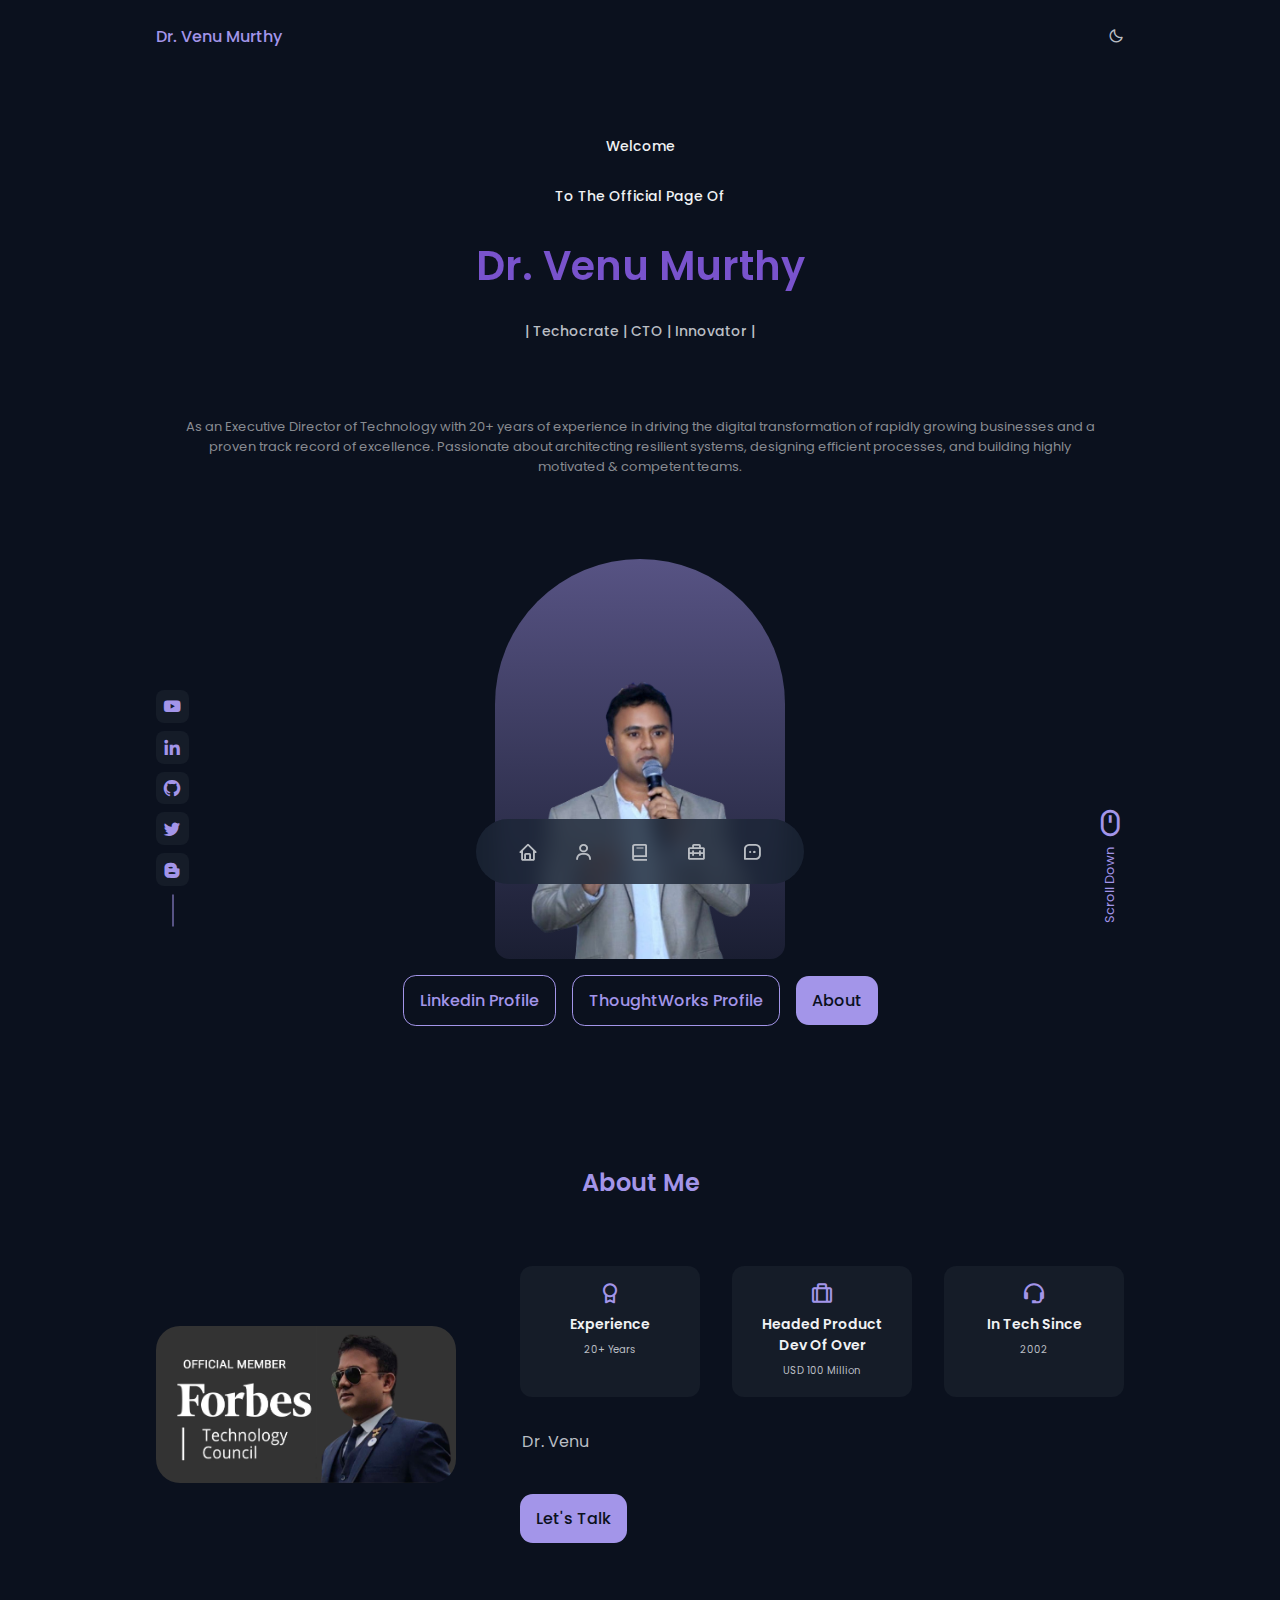
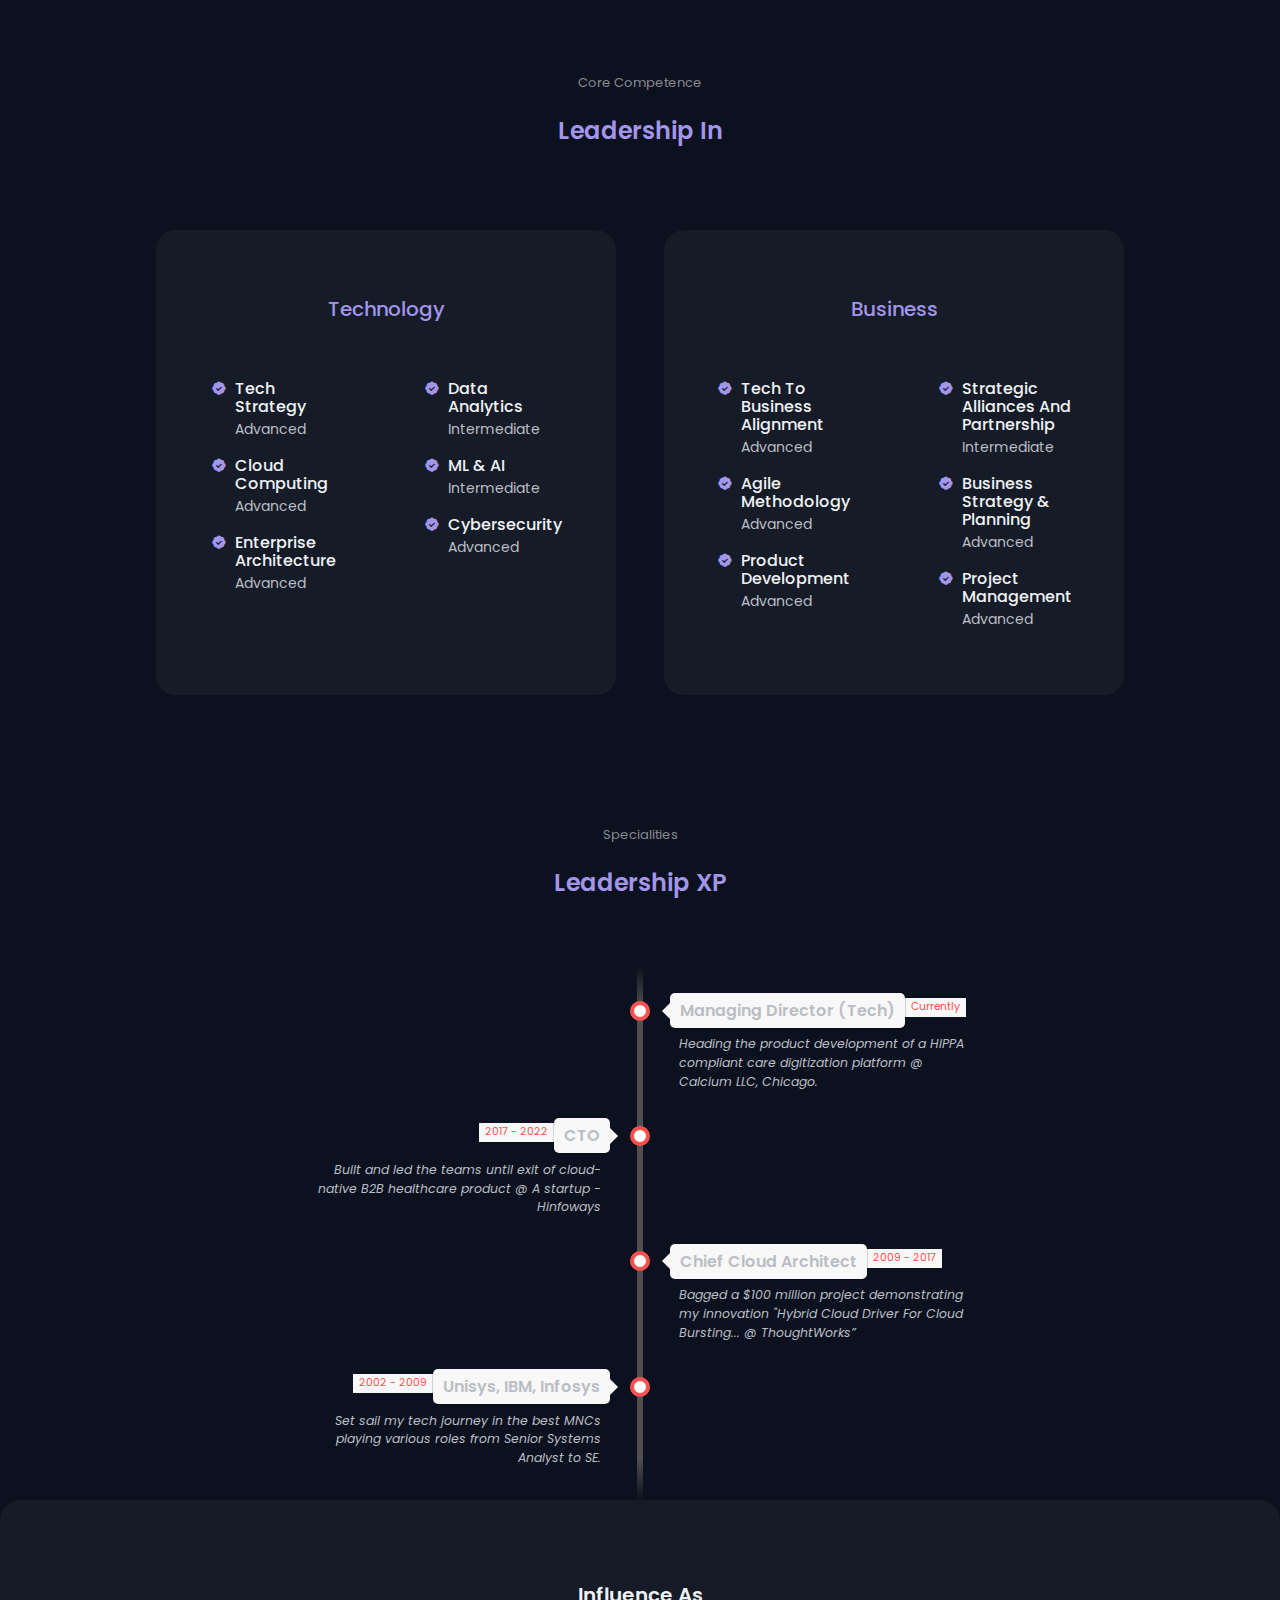
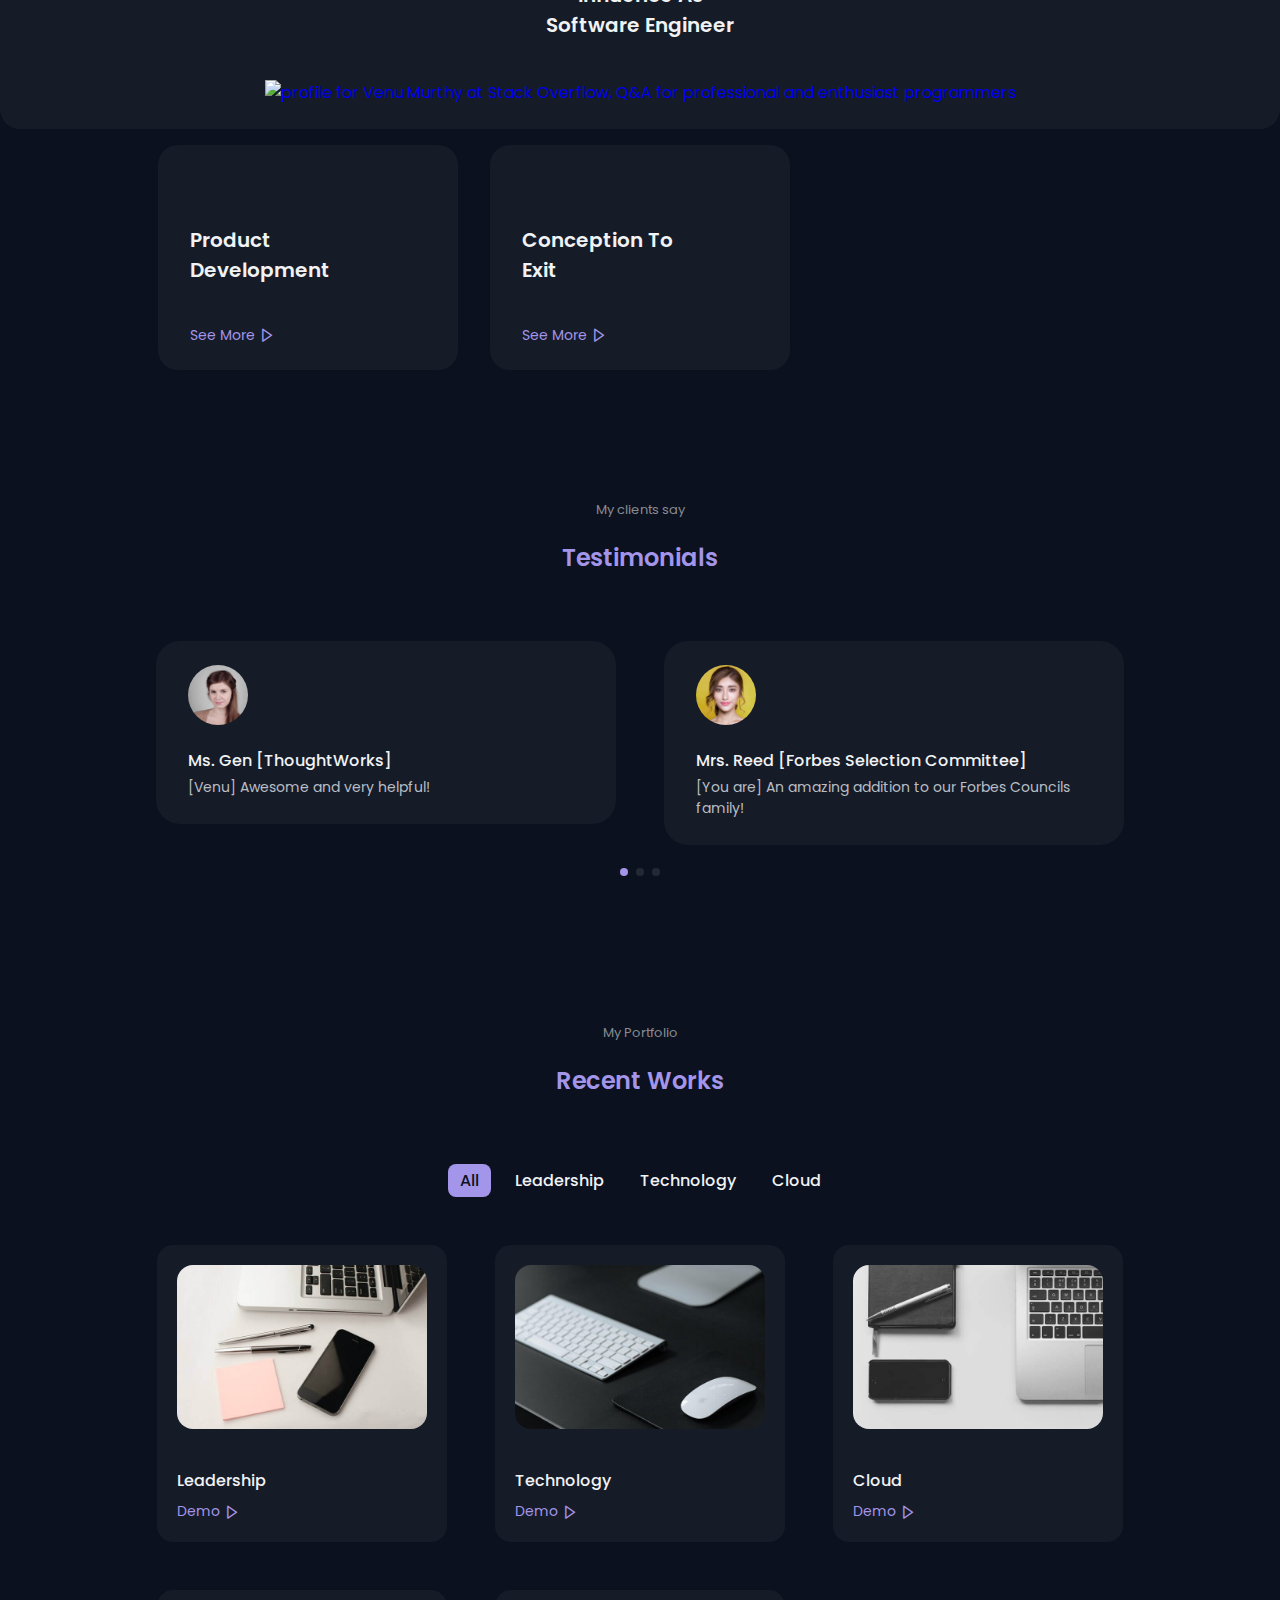
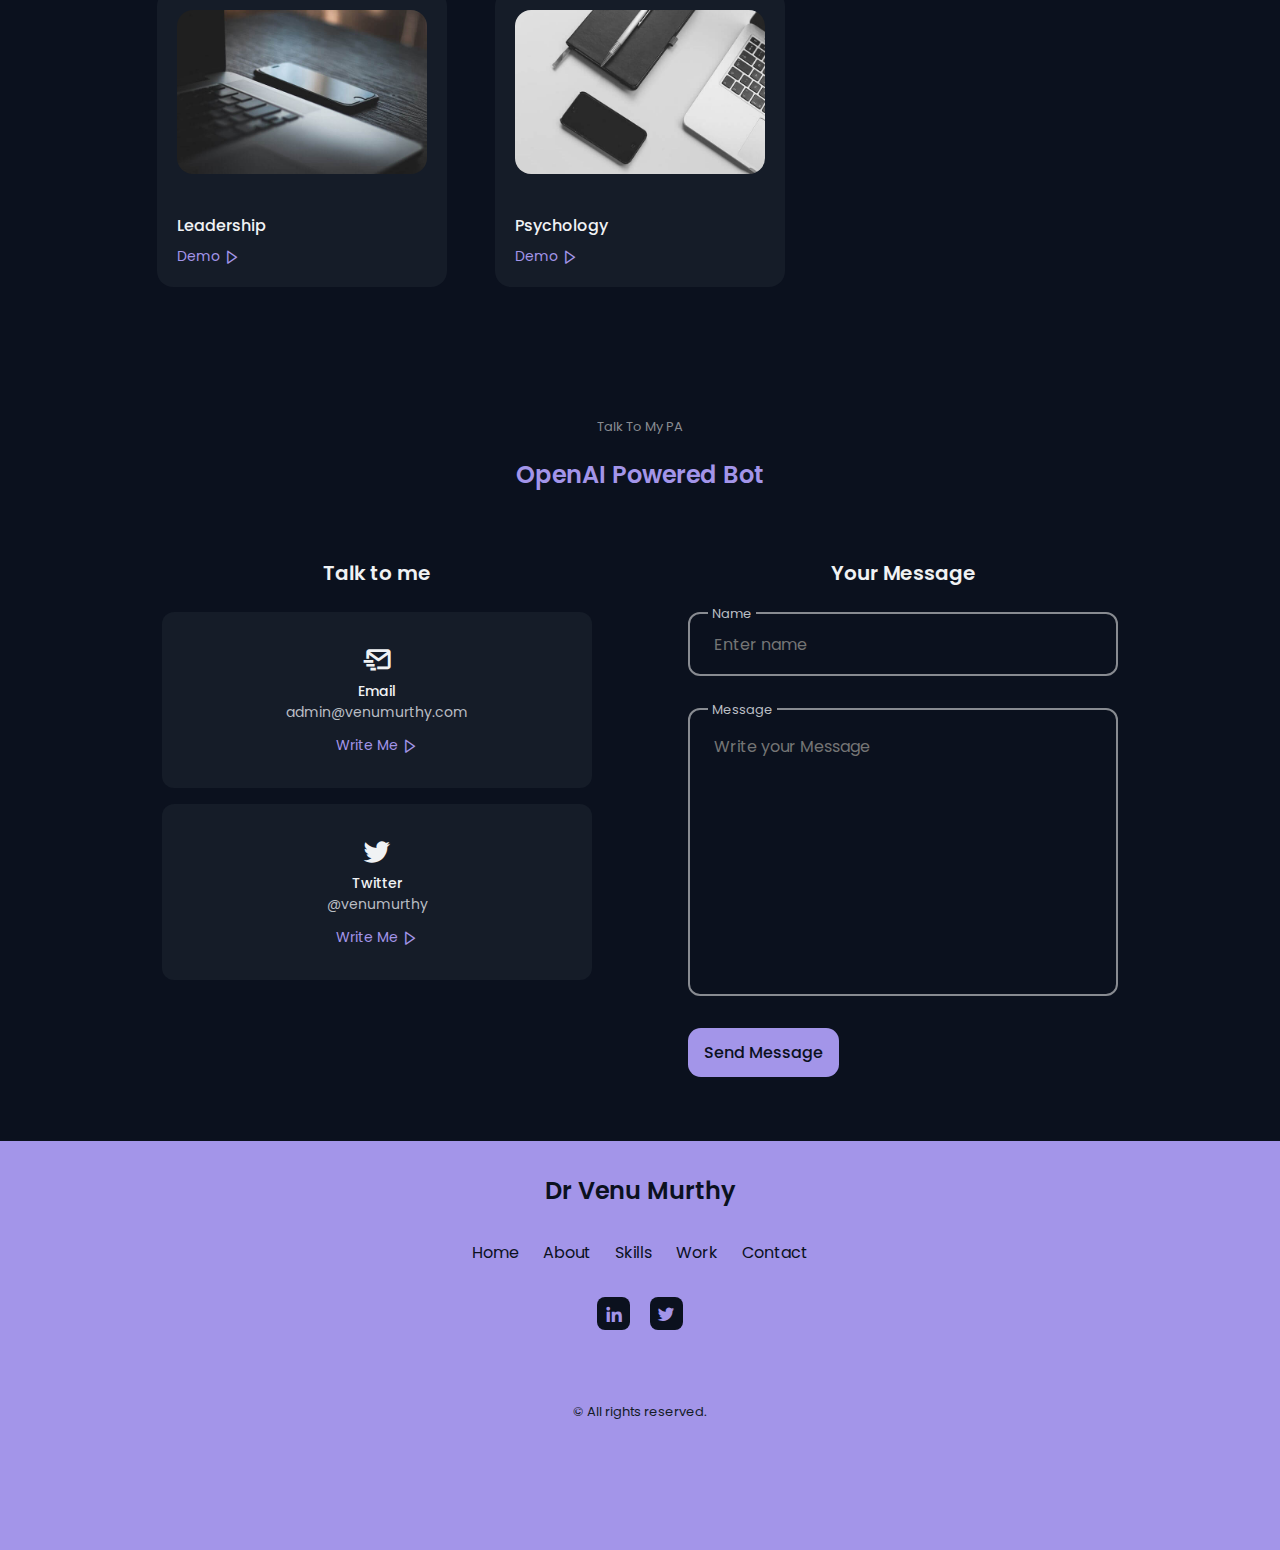
==== index.html @ dc5cad71 "link for blogger" ====
<!DOCTYPE html>
<html lang="en">

<head>
    <meta charset="UTF-8">
    <meta name="viewport" content="width=device-width, initial-scale=1.0">

    <!--=============== FAVICON ===============-->
    <link rel="apple-touch-icon" sizes="180x180" href="assets/favicons/apple-touch-icon.png">
    <link rel="icon" type="image/png" sizes="32x32" href="assets/favicons/favicon-32x32.png">
    <link rel="icon" type="image/png" sizes="16x16" href="assets/favicons/favicon-16x16.png">
    <link rel="manifest" href="assets/favicons/site.webmanifest">
    <link rel="mask-icon" href="assets/favicons/safari-pinned-tab.svg" color="#5bbad5">
    <link rel="shortcut icon" href="assets/favicons/favicon.ico">
    <meta name="msapplication-TileColor" content="#da532c">
    <meta name="msapplication-config" content="assets/favicons/browserconfig.xml">
    <meta name="theme-color" content="#a789d4">

    <!--=============== BOXICONS ===============-->
    <link href='https://unpkg.com/boxicons@2.1.2/css/boxicons.min.css' rel='stylesheet'>

    <!--=============== SWIPER CSS ===============-->
    <link rel="stylesheet" href="assets/css/swiper-bundle.min.css">

    <!--=============== CSS ===============-->
    <link rel="stylesheet" href="assets/css/styles.css">

        <!--=============== CSS For timeline ===============-->
        <link rel="stylesheet" href="assets/css/timeline.css">

    <title> Dr. Venu Murthy </title>
</head>

<body>
    <!--=============== HEADER ===============-->
    <header class="header" id="header">
        <nav class="nav container">
            <a href="#" class="nav__logo">Dr. Venu Murthy</a>

            <div class="nav__menu">
                <ul class="nav__list">
                    <li class="nav__item ">
                        <a href="#home" class="nav__link">
                            <i class='bx bx-home'></i>
                        </a>
                    </li>

                    <li class="nav__item ">
                        <a href="#about" class="nav__link">
                            <i class='bx bx-user'></i>
                        </a>
                    </li>

                    <li class="nav__item">
                        <a href="#skills" class="nav__link">
                            <i class='bx bx-book'></i>
                        </a>
                    </li>

                    <li class="nav__item">
                        <a href="#work" class="nav__link">
                            <i class='bx bx-briefcase-alt-2'></i>
                        </a>
                    </li>

                    <li class="nav__item">
                        <a href="#contact" class="nav__link">
                            <i class='bx bx-message-square-dots'></i>
                        </a>
                    </li>
                </ul>
            </div>

            <!--=============== theme change button ===============-->
            <i class='bx bx-moon change-theme change-theme-button' id="theme-button"></i>

        </nav>
    </header>

    <!--=============== MAIN ===============-->
    <main class="main">
        <!--=============== HOME ===============-->
        <section class="home section" id="home">
            <div class="home__container container grid">
                <div class="home__data">
                    <span class="home__greeting">Welcome </span>
                    <br>
                    <span class="home__greeting">To The Official Page Of</span>
                    <br>
                    <h1 class="home__name"> Dr. Venu Murthy</h1>
                    <br>
                    <h3 class="home__education">| Techocrate | CTO | Innovator | </h3>
                    <br>
                    <span class="section__subtitle">As an Executive Director of Technology with 20+ years of experience in driving the digital transformation of rapidly growing businesses and a proven track record of excellence. Passionate about architecting resilient systems, designing efficient processes, and building highly motivated & competent teams.
                    </span>
                </div>

                <div class="home__handle">
                    <img src="assets/img/Dr_Venu.png" alt="" class="home__img">
                </div>

             
                 <!-- ==================== Social Bar ==================-->


                <div class="home__social">
                    <a href="https://www.youtube.com/watch?v=RSC0OYrJey8" target="_blank" class="home__social-link">
                        <i class='bx bxl-youtube'></i>
                    </a>
                    <a href="https://www.linkedin.com/in/venumurthy/" target="_blank" class="home__social-link">
                        <i class='bx bxl-linkedin'></i>
                    </a>
                    <a href="https://github.com/venumurthy" target="_blank" class="home__social-link">
                        <i class='bx bxl-github'></i>
                    </a>
                    <a href="https://twitter.com/venumurthy" target="_blank" class="home__social-link">
                        <i class='bx bxl-twitter'></i>
                    </a>
                    
                   <a href="https://venumurthysblog.blogspot.com/" target="_blank" class="home__social-link">
                        <i class='bx bxl-blogger'></i>
                    </a>
                </div>

                <a href="#about" class="home__scroll">
                    <i class='bx bx-mouse home__scroll-icon'></i>
                    <span class="home__scroll-name">Scroll Down</span>
                </a>
            </div>
        </section>

            <!-- ====================Buttons ==================-->

            <div class="home__button">
                <!-- <a download="" href="assets/pdf/CV_Dr_Venu_CTO_20Yrs.pdf" class="button button--ghost"> -->
                <a href="https://www.linkedin.com/in/venumurthy/" class="button button--ghost" target="_blank">
                    Linkedin Profile
                </a>

                <a href="https://www.thoughtworks.com/en-in/profiles/v/venu-murthy" class="button button--ghost" target="_blank">ThoughtWorks Profile</a>
                <a href="#about" class="button">About</a>
            </div>

        <!--=============== ABOUT ===============-->
        <section class="about section" id="about">
            <!-- <span class="section__subtitle">As an executive director and technology leader with 20 years of experience in driving digital transformation for rapidly growing businesses, I have a proven track record of excellence. I am highly skilled in leveraging cutting-edge technologies, designing efficient processes, and building high-performing teams. Throughout my career, I have consistently delivered exceptional results.
                </span> -->
                <br>
            <h2 class="section__title">About Me</h2>

            <div class="about__container container grid">

                
                <img src="assets/img/venu_forbes.png" alt="" class="about__img">

                <div class="about__data">
                    <div class="about__info">
                        <div class="about__box">
                            <i class='bx bx-award about__icon'></i>
                            <h3 class="about__title">Experience</h3>
                            <span class="about__subtitle">20+ Years</span>
                        </div>
                        <div class="about__box">
                            <i class='bx bx-briefcase-alt about__icon'></i>
                            <h3 class="about__title">Headed Product Dev Of Over</h3>
                            <span class="about__subtitle">USD 100 Million</span>
                        </div>
                        <div class="about__box">
                            <i class='bx bx-support about__icon'></i>
                            <h3 class="about__title">In Tech Since</h3>
                            <span class="about__subtitle">2002</span>
                        </div>
                    </div>

        <!--=============== For Animated typing of the About Me ===============-->
                    <p class="about__description">
                        <span id="typing-text"></span>
                    </p>


                    <a href="#contact" class="button about__button-contact">Let's Talk</a>
                </div>
            </div>
        </section>

        <!--=============== SKILLS ===============-->
        <section class="skills section" id="skills">
            <span class="section__subtitle">Core Competence</span>
            <h2 class="section__title">Leadership In</h2>

            <div class="skills__container container grid">
                <div class="skills__content">
                    <h3 class="skills__title">Technology</h3>

                    <div class="skills__box">
                        <div class="skills__group">
                            <div class="skills__data">
                                <i class='bx bxs-badge-check'></i>

                                <div>
                                    <h3 class="skills__name">Tech Strategy</h3>
                                    <span class="skills__level">Advanced</span>
                                </div>
                            </div>

                            <div class="skills__data">
                                <i class='bx bxs-badge-check'></i>

                                <div>
                                    <h3 class="skills__name">Cloud Computing</h3>
                                    <span class="skills__level">Advanced</span>
                                </div>
                            </div>

                            <div class="skills__data">
                                <i class='bx bxs-badge-check'></i>

                                <div>
                                    <h3 class="skills__name">Enterprise Architecture</h3>
                                    <span class="skills__level">Advanced</span>
                                </div>
                            </div>

                        </div>
                        <div class="skills__group">
                            <div class="skills__data">
                                <i class='bx bxs-badge-check'></i>

                                <div>
                                    <h3 class="skills__name">Data Analytics</h3>
                                    <span class="skills__level">Intermediate</span>
                                </div>
                            </div>

                            <div class="skills__data">
                                <i class='bx bxs-badge-check'></i>

                                <div>
                                    <h3 class="skills__name">ML & AI</h3>
                                    <span class="skills__level">Intermediate</span>
                                </div>
                            </div>

                            <div class="skills__data">
                                <i class='bx bxs-badge-check'></i>

                                <div>
                                    <h3 class="skills__name">Cybersecurity</h3>
                                    <span class="skills__level">Advanced</span>
                                </div>
                            </div>

                        </div>
                    </div>
                </div>

                <div class="skills__content">
                    <h3 class="skills__title">Business</h3>

                    <div class="skills__box">
                        <div class="skills__group">

                            <div class="skills__data">
                                <i class='bx bxs-badge-check'></i>

                                <div>
                                    <h3 class="skills__name">Tech To Business Alignment</h3>
                                    <span class="skills__level">Advanced</span>
                                </div>
                            </div>

                            <div class="skills__data">
                                <i class='bx bxs-badge-check'></i>

                                <div>
                                    <h3 class="skills__name">Agile Methodology</h3>
                                    <span class="skills__level">Advanced</span>
                                </div>
                            </div>

                            <div class="skills__data">
                                <i class='bx bxs-badge-check'></i>

                                <div>
                                    <h3 class="skills__name">Product Development</h3>
                                    <span class="skills__level">Advanced</span>
                                </div>
                            </div>

                        </div>
                        <div class="skills__group">
                            <div class="skills__data">
                                <i class='bx bxs-badge-check'></i>

                                <div>
                                    <h3 class="skills__name">Strategic Alliances And Partnership</h3>
                                    <span class="skills__level">Intermediate</span>
                                </div>
                            </div>

                            <div class="skills__data">
                                <i class='bx bxs-badge-check'></i>

                                <div>
                                    <h3 class="skills__name">Business Strategy & Planning</h3>
                                    <span class="skills__level">Advanced</span>
                                </div>
                            </div>

                            <div class="skills__data">
                                <i class='bx bxs-badge-check'></i>

                                <div>
                                    <h3 class="skills__name">Project Management</h3>
                                    <span class="skills__level">Advanced</span>
                                </div>
                            </div>

                        </div>
                    </div>
                </div>
        </section>

    

        <!--=============== Experience ===============-->
        <section class="services section">
            <span class="section__subtitle">Specialities</span>
            <h2 class="section__title">Leadership XP</h2>


            <!--=============== Timeline ===============-->

            <ul class="timeline">

                <!-- Item 1 -->
                <li>
                    <div class="direction-r">
                        <div class="flag-wrapper">
                            <span class="flag">Managing Director (Tech) </span>
                            <span class="time-wrapper"><span class="time">Currently</span></span>
                        </div>
                        <div class="desc"> Heading the product development of a HIPPA compliant care digitization platform @ Calcium LLC, Chicago.</div>
                    </div>
                </li>
            
                <!-- Item 2 -->
                <li>
                    <div class="direction-l">
                        <div class="flag-wrapper">
                            <span class="flag">CTO</span>
                            <span class="time-wrapper"><span class="time">2017 - 2022</span></span>
                        </div>
                        <div class="desc">Built and led the teams until exit of cloud-native B2B healthcare product @ A startup  - Hinfoways</div>
                    </div>
                </li>

                <!-- Item 3 -->
                <li>
                    <div class="direction-r">
                        <div class="flag-wrapper">
                            <span class="flag">Chief Cloud Architect</span>
                            <span class="time-wrapper"><span class="time">2009 - 2017</span></span>
                        </div>
                        <div class="desc">Bagged a $100 million project demonstrating my innovation "Hybrid Cloud Driver For Cloud Bursting... @ ThoughtWorks”</div>
                    </div>
                </li>

                    <!-- Item 4 -->
                <li>
                    <div class="direction-l">
                        <div class="flag-wrapper">
                            <span class="flag">Unisys, IBM, Infosys </span>
                            <span class="time-wrapper"><span class="time">2002 - 2009</span></span>
                        </div>
                        <div class="desc">Set sail my tech journey in the best MNCs playing various roles from Senior Systems Analyst to SE.</div>
                    </div>
                </li>
            
            </ul>
            
                    <!-- -=====================Stackoverflow===================- -->

                    <div class="services__card" style="text-align: center">
                        <div class="serv">
                            <h3 class="services__title">Influence As <br> Software Engineer</h3>
                            <a href="https://stackoverflow.com/users/1695014/venu-murthy"><img src="https://stackoverflow.com/users/flair/1695014.png" width="208" height="58" alt="profile for Venu Murthy at Stack Overflow, Q&amp;A for professional and enthusiast programmers" title="profile for Venu Murthy at Stack Overflow, Q&amp;A for professional and enthusiast programmers"></a>
                        </div>
                        </div>

                    
            <div class="services__container container grid">
                <div class="services__card">
                    <div class="serv">
                        <h3 class="services__title">Product <br> Development</h3>

                        <span class="services__button">
                            See More <i class='bx bx-right-arrow services__icon'></i>
                        </span>
                    </div>



                    <div class="services__modal">
                        <div class="services__modal-content">
                            <i class='bx bx-x services__modal-close'></i>

                            <h3 class="services__modal-title">Product Development</h3>

                            <p class="services__modal-description">
                                I design and develop the consumer products with creative ability and
                                hands-on approach which stisfies the customers' and markets' needs and trends.
                            </p>

                            <ul class="services__modal-list">
                                <li class="services__modal-item">
                                    <i class='bx bx-check-circle'></i>
                                    <p class="services__modal-info">
                                        I develop the user interfaces.
                                    </p>
                                </li>

                                <li class="services__modal-item">
                                    <i class='bx bx-check-circle'></i>
                                    <p class="services__modal-info">
                                        Web Page design and development.
                                    </p>
                                </li>

                                <li class="services__modal-item">
                                    <i class='bx bx-check-circle'></i>
                                    <p class="services__modal-info">
                                        I create the UX element interactions.
                                    </p>
                                </li>

                                <li class="services__modal-item">
                                    <i class='bx bx-check-circle'></i>
                                    <p class="services__modal-info">
                                        I position your company brand.
                                    </p>
                                </li>

                                <li class="services__modal-item">
                                    <i class='bx bx-check-circle'></i>
                                    <p class="services__modal-info">
                                        Create modern 3-D experiences.
                                    </p>
                                </li>
                            </ul>
                        </div>
                    </div>
                </div>

                <div class="services__card">
                    <h3 class="services__title">Conception To <br> Exit</h3>

                    <span class="services__button">
                        See More <i class='bx bx-right-arrow services__icon'></i>
                    </span>

                    <div class="services__modal">
                        <div class="services__modal-content">
                            <i class='bx bx-x services__modal-close'></i>

                            <h3 class="services__modal-title">UI/UX Designing</h3>

                            <p class="services__modal-description">
                                I design and develop the consumer products with creative ability and
                                hands-on approach which stisfies the customers' and markets' needs and trends.
                            </p>

                            <ul class="services__modal-list">
                                <li class="services__modal-item">
                                    <i class='bx bx-check-circle'></i>
                                    <p class="services__modal-info">
                                        I develop the user interfaces.
                                    </p>
                                </li>

                                <li class="services__modal-item">
                                    <i class='bx bx-check-circle'></i>
                                    <p class="services__modal-info">
                                        Web Page design and development.
                                    </p>
                                </li>

                                <li class="services__modal-item">
                                    <i class='bx bx-check-circle'></i>
                                    <p class="services__modal-info">
                                        I create the UX element interactions.
                                    </p>
                                </li>

                                <li class="services__modal-item">
                                    <i class='bx bx-check-circle'></i>
                                    <p class="services__modal-info">
                                        I position your company brand.
                                    </p>
                                </li>

                                <li class="services__modal-item">
                                    <i class='bx bx-check-circle'></i>
                                    <p class="services__modal-info">
                                        Create modern 3-D experiences.
                                    </p>
                                </li>
                            </ul>
                        </div>
                    </div>
                </div>
            </div>
        </section>

        
        <!--=============== TESTIMONIALS ===============-->
        <section class="testimonial section">
            <span class="section__subtitle">My clients say</span>
            <h2 class="section__title">Testimonials</h2>

            <div class="testimonial__container container swiper">
                <div class="swiper-wrapper">

                    <div class="testimonial__card swiper-slide">
                        <img src="assets/img/testimonial2.png" alt="" class="testimonial__img">

                        <h3 class="testimonial__name">Ms. Gen [ThoughtWorks]</h3>
                        <p class="testimonial__description">
                            [Venu] Awesome and very helpful!
                        </p>
                    </div>

                    <div class="testimonial__card swiper-slide">
                        <img src="assets/img/testimonial3.png" alt="" class="testimonial__img">

                        <h3 class="testimonial__name">Mrs. Reed [Forbes Selection Committee]</h3>
                        <p class="testimonial__description">
                            [You are] An amazing addition to our Forbes Councils family!
                        </p>
                    </div>

                    <div class="testimonial__card swiper-slide">
                        <img src="assets/img/testimonial1.png" alt="" class="testimonial__img">

                        <h3 class="testimonial__name">UBM CloudConnect</h3>
                        <p class="testimonial__description">
                            Venu is the perfect balance of technology and business acumen!
                        </p>
                    </div>
                </div>
                <div class="swiper-pagination"></div>
            </div>

        </section>

        <!--=============== WORK ===============-->
        <section class="work section" id="work">
            <span class="section__subtitle">My Portfolio</span>
            <h2 class="section__title">Recent Works</h2>

            <div class="work__filters">
                <span class="work__item active-work" data-filter='all'>All</span>
                <span class=" work__item" data-filter='.leadership'>Leadership</span>
                <span class=" work__item" data-filter='.technology'>Technology</span>
                <span class=" work__item" data-filter='.cloud'>Cloud</span>
            </div>

            <div class="work__container container grid">
                <div class="work__card mix web">
                    <img src="assets/img/work1.jpg" alt="" class="work__img">

                    <h3 class="work__title">Leadership</h3>

                    <a href="#" class="work__button">
                        Demo <i class='bx bx-right-arrow work__icon'></i>
                    </a>
                </div>

                <div class="work__card mix movil">
                    <img src="assets/img/work2.jpg" alt="" class="work__img">

                    <h3 class="work__title">Technology</h3>

                    <a href="#" class="work__button">
                        Demo <i class='bx bx-right-arrow work__icon'></i>
                    </a>
                </div>

                <div class="work__card mix design">
                    <img src="assets/img/work3.jpg" alt="" class="work__img">

                    <h3 class="work__title">Cloud</h3>

                    <a href="#" class="work__button">
                        Demo <i class='bx bx-right-arrow work__icon'></i>
                    </a>
                </div>

                <div class="work__card mix web">
                    <img src="assets/img/work4.jpg" alt="" class="work__img">

                    <h3 class="work__title">Leadership</h3>

                    <a href="#" class="work__button">
                        Demo <i class='bx bx-right-arrow work__icon'></i>
                    </a>
                </div>

                <div class="work__card mix movil">
                    <img src="assets/img/work5.jpg" alt="" class="work__img">

                    <h3 class="work__title">Psychology</h3>

                    <a href="#" class="work__button">
                        Demo <i class='bx bx-right-arrow work__icon'></i>
                    </a>
                </div>

            </div>
        </section>

        <!--=============== CONTACT ===============-->
        <section class="contact section" id="contact">
            <sapn class="section__subtitle">Talk To My PA</sapn>
            <h3 class="section__title">OpenAI Powered Bot</h3>

            <div class="contact__container container grid">
                <div class="contact__content">
                    <h3 class="contact__title contact__title-info">Talk to me</h3>

                    <div class="contact__info">
                        <div class="contact__card">
                            <i class='bx bx-mail-send contact__card-icon'></i>
                            <h3 class="contact__card-title">Email</h3>
                            <span class="contact__card-data">admin@venumurthy.com</span>

                            <a href="mailto:example@domain.com" target="_blank" class="contact__button">
                                Write Me <i class='bx bx-right-arrow contact__button-icon'></i>
                            </a>
                        </div>

                        <div class="contact__card">
                            <i class='bx bxl-twitter contact__card-icon'></i>
                            <h3 class="contact__card-title">Twitter</h3>
                            <span class="contact__card-data">@venumurthy</span>

                            <a href="https://twitter.com/usertw" target="_blank" class="contact__button">
                                Write Me <i class='bx bx-right-arrow contact__button-icon'></i>
                            </a>
                        </div>
                    </div>
                </div>

                <div class="contact__content">
                    <h3 class="contact__title contact__title-form">Your Message</h3>

                    <form action="" class="contact__form">
                        <div class="contact__form-div">
                            <label for="" class="contact__form-tag">Name</label>
                            <input type="text" placeholder="Enter name" class="contact__form-input">
                        </div>

                        <div class="contact__form-div contact__form-area">
                            <label for="" class="contact__form-tag">Message</label>
                            <textarea name="" id="" cols="30" rows="10" placeholder="Write your Message"
                                class="contact__form-input "></textarea>
                        </div>


                        <button class="button">
                            Send Message
                        </button>
                    </form>

                </div>

        </section>
    </main>

    <!--=============== FOOTER ===============-->
    <footer class="footer">
        <div class="footer__container container">
            <h2 class="footer__title">Dr Venu Murthy</h2>

            <ul class="footer__list">

                <li class="footer__item">
                    <a href="#" class="footer__link">Home</a>
                </li>
                <li class="footer__item">
                    <a href="#about" class="footer__link">About</a>
                </li>
                <li class="footer__item">
                    <a href="#skills" class="footer__link">Skills</a>
                </li>
                <li class="footer__item">
                    <a href="#work" class="footer__link">Work</a>
                </li>
                <li class="footer__item">
                    <a href="#contact" class="footer__link">Contact</a>
                </li>
            </ul>

            <ul class="footer__social">

               
                <li class="footer__social-item">
                    <a href="https://www.linkedin.com/in/venumurthy/" target="_blank" class="footer__social-link">
                        <i class='bx bxl-linkedin footer__social-icon'></i>
                    </a>
                </li>

                <li class="footer__social-item">
                    <a href="https://twitter.com/venumurthy" target="_blank" class="footer__social-link">
                        <i class='bx bxl-twitter footer__social-icon'></i>
                    </a>
                </li>

            </ul>

            <span class="footer__copy" >
                &#169;  <span id="current-year"></span> All rights reserved.
            </span>
           

        </div>
    </footer>

    <!--=============== SCROLLREVEAL ===============-->

    <!-- <script src="assets/js/scrollreveal.min.js"></script> -->
    <script src="https://unpkg.com/scrollreveal/dist/scrollreveal.min.js"></script>

    <!--=============== SWIPER JS ===============-->
    <script src="assets/js/swiper-bundle.min.js"></script>

    <!--=============== MIXITUP FILTER ===============-->
    <script src="assets/js/mixitup.min.js"></script>

    <!--=============== MAIN JS ===============-->
    <script src="assets/js/main.js"></script>

    <!--=============== For Animated typing of the About Me ===============-->
    <script src="assets/js/intro.js"></script>

    
</body>

</html>
---- assets/css/styles.css ----
/*=============== GOOGLE FONTS ===============*/
@import url("https://fonts.googleapis.com/css2?family=Poppins:wght@400;500;600&display=swap");

/*=============== VARIABLES CSS ===============*/
:root {
  --header-height: 3.5rem;

  /*========== Colors ==========*/
  /*Color mode HSL(hue, saturation, lightness)*/
  /*   
        Purple: hsl(250, 66%, 75%)
        Blue: hsl(207, 90%, 72%)
        Pink: hsl(356, 66%, 75%)
        Teal: hsl(174, 63%, 62%)
  */
  --first-hue: 250;
  --sat: 66%;
  --lig: 75%;
  --second-hue: 219;
  --first-color: hsl(var(--first-hue), var(--sat), var(--lig));
  --first-color-alt: hsl(var(--first-hue), var(--sat), 71%); /* -4% */
  --title-color: hsl(var(--second-hue), 15%, 95%);
  --text-color: hsl(var(--second-hue), 8%, 75%);
  --text-color-light: hsl(var(--second-hue), 4%, 55%);
  --body-color: hsl(var(--second-hue), 48%, 8%);
  --container-color: hsl(var(--second-hue), 32%, 12%);

  /*========== Font and typography ==========*/
  /*.5rem = 8px | 1rem = 16px ...*/
  --body-font: "Poppins", sans-serif;
  --biggest-font-size: 1.75rem;
  --h1-font-size: 1.5rem;
  --h2-font-size: 1.25rem;
  --h3-font-size: 1rem;
  --normal-font-size: 0.938rem;
  --small-font-size: 0.813rem;
  --smaller-font-size: 0.75rem;
  --tiny-font-size: 0.625rem;

  /*========== Font weight ==========*/
  --font-medium: 500;
  --font-semibold: 600;

  /*========== z index ==========*/
  --z-tooltip: 10;
  --z-fixed: 100;
  --z-modal: 1000;
}

/* Responsive typography */
@media screen and (min-width: 968px) {
  :root {
    --biggest-font-size: 2.5rem;
    --h1-font-size: 2.25rem;
    --h2-font-size: 1.5rem;
    --h3-font-size: 1.25rem;
    --normal-font-size: 1rem;
    --small-font-size: 0.875rem;
    --smaller-font-size: 0.813rem;
  }
}

/*=============== BASE ===============*/
* {
  box-sizing: border-box;
  padding: 0;
  margin: 0;
}

html {
  scroll-behavior: smooth;
}

body,
button,
input,
textarea {
  font-family: var(--body-font);
  font-size: var(--normal-font-size);
}

body {
  background-color: var(--body-color);
  color: var(--text-color);
  transition: 0.4s; /* for light mode animation */
}

h1,
h2,
h3 {
  color: var(--title-color);
  font-weight: var(--font-semibold);
}

ul {
  list-style: none;
}

a {
  text-decoration: none;
}

button {
  cursor: pointer;
  border: none;
  outline: none;
}

img {
  max-width: 100%;
  height: auto;
}

/*=============== THEME ===============*/
.change__theme {
  font-size: 1.25rem;
  cursor: pointer;
  transition: 0.3s;
}

.change__theme:hover {
  color: var(--first-color);
}

/*========== Variables light theme ==========*/
body.light-theme {
  --title-color: hsl(var(--second-hue), 15%, 15%);
  --text-color: hsl(var(--second-hue), 8%, 35%);
  --body-color: hsl(var(--second-hue), 100%, 99%);
  --container-color: #e9e9e9;
}

/*========== 
    Color changes in some parts of 
    the website, in light theme
==========*/
.light-theme .scroll-header {
  box-shadow: 0 2px 4px hsla(0, 0%, 1%, 0.1);
}

.light-theme .nav__menu {
  background-color: hsla(var(--second-hue), 32%, 90%, 0.8);
}

.light-theme .section__subtitle {
  color: var(--text-color);
}

.light-theme .home__social-link {
  box-shadow: 0 2px 16px hsla(var(--second-hue), 48%, 8%, 0.1);
}

.light-theme .home__social-link::after,
.light-theme .footer__social-link {
  background-color: var(--title-color);
}

.light-theme .home__social-link,
.light-theme .home__scroll,
.light-theme .button,
.light-theme .button:hover,
.light-theme .active-work,
.light-theme .footer__title,
.light-theme .footer__link,
.light-theme .footer__copy {
  color: var(--title-color);
}

.light-theme .about__box {
  box-shadow: 0 2px 16px hsla(var(--second-hue), 48%, 8%, 0.1);
}

.light-theme .button,
.light-theme .skills__content,
.light-theme .services__card,
.light-theme .work__card,
.light-theme .testimonial__card,
.light-theme .contact__card,
.light-theme .contact__form-div {
  box-shadow: 0 2px 16px hsla(var(--second-hue), 48%, 8%, 0.1);
}

.light-theme::-webkit-scrollbar {
  background-color: hsl(var(--second-hue), 8%, 80%);
}
/*=============== REUSABLE CSS CLASSES ===============*/
.container {
  max-width: 968px;
  margin-left: 1rem;
  margin-right: 1rem;
}

.grid {
  display: grid;
  gap: 1.25rem;
}

.main {
  overflow: hidden;
}

.section {
  padding: 4.5rem 0 1rem;
}

.section__title,
.section__subtitle {
  text-align: center;
  padding: 10px;
  padding-left: 20px;
  padding-right: 20px;
}

.section__title {
  font-size: var(--h2-font-size);
  color: var(--first-color);
  margin-bottom: 2rem;
}

.section__subtitle {
  display: block;
  font-size: var(--smaller-font-size);
  color: var(--text-color-light);
}

/*=============== HEADER & NAV===============*/
.header {
  position: fixed;
  top: 0;
  left: 0;
  width: 100%;
  /* height: var(--header-height); */
  background-color: var(--body-color);
  z-index: var(--z-fixed);
  transition: 0.4s;
}

.nav {
  height: var(--header-height);
  display: flex;
  justify-content: space-between;
  align-items: center;
}

.nav__logo {
  color: var(--first-color);
  font-weight: var(--font-medium);
  transition: 0.4s;
}

.nav__logo:hover {
  color: var(--first-color-alt);
}

.nav__menu {
  position: fixed;
  bottom: 1rem;
  background-color: hsla(var(--second-hue), 32%, 16%, 0.8);
  width: 90%;
  border-radius: 4rem;
  padding: 1rem 2.25rem;
  backdrop-filter: blur(10px);
  transition: 0.4s;
}

.nav__list {
  display: flex;
  justify-content: space-between;
  align-items: center;
}

.nav__link {
  color: var(--text-color);
  font-size: 1.25rem;
  padding: 0.4rem;
  font-weight: var(--font-medium);
  text-decoration: none;
  transition: 0.4s;
  display: flex;
  border-radius: 5rem;
}

/* Active link */
.active-link {
  background: linear-gradient(
    180deg,
    hsla(var(--first-hue), var(--sat), var(--lig), 0.5),
    hsla(var(--first-hue), var(--sat), var(--lig), 0.2)
  );
  box-shadow: 0 0 16px hsla(var(--first-hue), var(--sat), var(--lig), 0.4);
  border-radius: 5rem;

  color: var(--title-color);
}

/* Change background header */
.scroll-header {
  box-shadow: 0 4px 4px hsla(0, 0%, 4%, 0.3);
}

/*=============== HOME ===============*/
.home__container {
  position: relative;
  row-gap: 4.5rem;
  padding-top: 2rem;
}

.home__data {
  text-align: center;
}

.home__greeting,
.home__education {
  font-size: var(--small-font-size);
  font-weight: var(--font-medium);
}

.home__greeting {
  display: block;
  color: var(--title-color);
  margin-bottom: 0.25rem;
}

.home__education {
  color: var(--text-color);
  margin-bottom: 2.5rem;
}

.home__name {
  font-size: var(--biggest-font-size);
  color: var(--first-color);
}

.home__img {
  width: 160px;
}

.home__handle {
  justify-self: center;
  width: 190px;
  height: 293px;
  background: linear-gradient(
    180deg,
    hsla(var(--first-hue), var(--sat), var(--lig), 0.5),
    hsla(var(--first-hue), var(--sat), var(--lig), 0.1)
  );

  border-radius: 10rem 10rem 1rem 1rem;
  display: flex;
  align-items: flex-end;
  justify-content: center;
  overflow: hidden;
}

.home__button {
  display: flex;
  justify-content: center;
  align-items: center;
  gap: 1rem;
}

.home__social,
.home__scroll {
  position: absolute;
}

.home__social {
  bottom: 4rem;
  left: 0;
  display: grid;
  row-gap: 0.5rem;
}

.home__social-link {
  width: max-content;
  background-color: var(--container-color);
  color: var(--first-color);
  padding: 0.25rem;
  border-radius: 0.5rem;
  display: flex;
  font-size: 1rem;
  transition: 0.4s;
}

.home__social-link:hover {
  background-color: var(--first-color);
  color: #ffffff;
}

.home__social::after {
  content: "";
  width: 32px;
  height: 1px;
  background-color: var(--first-color);
  transform: rotate(90deg) translate(16px, 4px);
}

.home__scroll {
  color: var(--first-color);
  right: -1.5rem;
  bottom: 4rem;
  display: grid;
  row-gap: 2.25rem;
  justify-items: center;
}

.home__scroll-icon {
  font-size: 1.25rem;
}

.home__scroll-name {
  font-size: var(--smaller-font-size);
  transform: rotate(-90deg);
}

/*=============== BUTTONS ===============*/
.button {
  display: inline-block;
  background-color: var(--first-color);
  color: var(--body-color);
  padding: 0.75rem 1rem;
  border-radius: 0.8rem;
  font-weight: var(--font-medium);
  transition: 0.4s;
}

.button:hover {
  background-color: var(--first-color-alt);
  color: var(--body-color);
}

.button--ghost {
  background-color: transparent;
  color: var(--first-color);
  border: 1px solid var(--first-color);
}

/*=============== ABOUT ===============*/
.about__container {
  row-gap: 2.5rem;
}

.about__img {
  width: 220px;
  border-radius: 1.5rem;
  justify-self: center;
}

.about__data {
  text-align: center;
}

.about__info {
  display: grid;
  grid-template-columns: repeat(3, 1fr);
  gap: 0.5rem;
  margin-bottom: 2rem;
}

.about__box {
  background-color: var(--container-color);
  border-radius: 0.75rem;
  padding: 0.75rem 0.5rem;
}

.about__icon {
  font-size: 1.5rem;
  color: var(--first-color);
  margin-bottom: 0.5rem;
}

.about__title {
  font-size: var(--small-font-size);
}

.about__subtitle {
  font-size: var(--tiny-font-size);
}

.about__description {
  margin-bottom: 2rem;
}

/*=============== SKILLS ===============*/
.skills__container {
  row-gap: 2rem;
  padding-top: 1rem;
}

.skills__content {
  background-color: var(--container-color);
  padding: 1.5rem;
  border-radius: 1.25rem;
}

.skills__title {
  font-size: var(--normal-font-size);
  font-weight: var(--font-medium);
  color: var(--first-color);
  text-align: center;
  margin-bottom: 1.5rem;
}

.skills__box {
  display: flex;
  justify-content: center;
  column-gap: 2.5rem;
}

.skills__group {
  display: grid;
  align-content: flex-start;
  row-gap: 1rem;
}

.skills__data {
  display: flex;
  column-gap: 0.5rem;
}

.skills .bxs-badge-check {
  font-size: 1rem;
  color: var(--first-color);
}

.skills__name {
  font-size: var(--normal-font-size);
  font-weight: var(--font-medium);
  line-height: 18px;
}

.skills__level {
  font-size: var(--small-font-size);
}

/*=============== SERVICES ===============*/
.services__container {
  grid-template-columns: repeat(2, 1fr);
  gap: 1.5rem;
  padding-top: 1rem;
}

.services__card {
  background-color: var(--container-color);
  padding: 3rem 1.5rem 1.5em;
  border-radius: 1.25rem;
}

.services__title {
  font-size: var(--h3-font-size);
  margin-bottom: 2.5rem;
}

.services__button {
  color: var(--first-color);
  font-size: var(--small-font-size);
  display: flex;
  align-items: center;
  column-gap: 0.25rem;
  cursor: pointer;
}

.services__button:hover .services__icon {
  transform: translateX(0.25rem);
}

.services__icon {
  font-size: 1rem;
  transition: 0.4s;
}

/* Services modal */
.services__modal {
  position: fixed;
  inset: 0;
  background-color: hsl(var(--second-hue), 28%, 16%, 0.7);
  padding: 2rem 1rem;
  display: grid;
  place-items: center;
  transition: 0.4s;
  z-index: var(--z-modal);
  visibility: hidden;
  opacity: 0;
}

.services__modal-content {
  background-color: var(--body-color);
  padding: 4.5rem 1.5rem 2.5rem;
  border-radius: 1.5rem;
  position: relative;
}

.services__modal-title,
.services__modal-description {
  text-align: center;
}

.services__modal-title {
  font-size: var(--h3-font-size);
  color: var(--first-color);
  margin-bottom: 1rem;
}

.services__modal-description {
  font-size: var(--small-font-size);
  margin-bottom: 2rem;
}

.services__modal-list {
  display: grid;
  row-gap: 0.75rem;
}

.services__modal-item {
  display: flex;
  align-items: flex-start;
  column-gap: 0.5rem;
}

.services__modal-icon {
  font-size: 1.5rem;
  color: var(--first-color);
}

.services__modal-info {
  font-size: var(--small-font-size);
}

.services__modal-close {
  position: absolute;
  top: 1.5rem;
  right: 1.5rem;
  font-size: 1.5rem;
  color: var(--first-color);
  cursor: pointer;
}
/*Active modal*/

.active-modal {
  visibility: visible;
  opacity: 1;
}

/*=============== WORK ===============*/

.work__container {
  padding-top: 1rem;
}

.work__filters {
  display: flex;
  justify-content: center;
  align-items: center;
  column-gap: 0.75rem;
  margin-bottom: 2rem;
}

.work__item {
  cursor: pointer;
  color: var(--title-color);
  padding: 0.25rem 0.75rem;
  font-weight: var(--font-medium);
  border-radius: 0.5rem;
}

.work__card {
  background-color: var(--container-color);
  padding: 1rem;
  border-radius: 1rem;
}

.work__img {
  border-radius: 1rem;
  margin-bottom: 0.75rem;
}

.work__title {
  font-size: var(--normal-font-size);
  font-weight: var(--font-medium);
  margin-bottom: 0.25rem;
}

.work__button {
  width: max-content;
  color: var(--first-color);
  font-size: var(--small-font-size);
  display: flex;
  align-items: center;
  column-gap: 0.25rem;
  cursor: pointer;
}

.work__button:hover .work__icon {
  transform: translateX(0.25rem);
}

.work__icon {
  font-size: 1rem;
  transition: 0.4s;
}

/* Active item work*/
.active-work {
  background-color: var(--first-color);
  color: var(--body-color);
}

/*=============== TESTIMONIAL ===============*/
.testimonial__card {
  background-color: var(--container-color);
  padding: 1.25rem 1.5rem;
  border-radius: 1.5rem;
  margin-bottom: 3rem;
}

.testimonial__img {
  width: 60px;
  border-radius: 3rem;
  margin-bottom: 1rem;
}

.testimonial__name {
  font-size: var(--normal-font-size);
  font-weight: var(--font-medium);
  margin-bottom: 0.25rem;
}

.testimonial__description {
  font-size: var(--small-font-size);
  margin-bottom: 0.15rem;
}

/* Swiper class */
.swiper-pagination-bullet {
  background-color: var(--text-color-light);
}

.swiper-pagination-bullet-active {
  background-color: var(--first-color);
}

/*=============== CONTACT ===============*/
.contact__container {
  row-gap: 3rem;
  padding-bottom: 3rem;
}

.contact__title {
  text-align: center;
  font-size: var(--h3-font-size);
  margin-bottom: 1.5rem;
}

.contact__info {
  display: grid;
  gap: 1rem;
}

.contact__card {
  background-color: var(--container-color);
  padding: 2rem 1rem;
  border-radius: 0.75rem;
  text-align: center;
}

.contact__card-icon {
  font-size: 2rem;
  color: var(--title-color);
  margin-bottom: 0.25rem;
}

.contact__card-title,
.contact__card-data {
  font-size: var(--small-font-size);
}

.contact__card-title {
  font-weight: var(--font-medium);
}

.contact__card-data {
  display: block;
  margin-bottom: 0.75rem;
}

.contact__button {
  color: var(--first-color);
  font-size: var(--small-font-size);
  display: flex;
  align-items: center;
  justify-content: center;
  column-gap: 0.25rem;
  cursor: pointer;
}

.contact__button:hover .contact__button-icon {
  transform: translateX(0.25rem);
}

.contact__button-icon {
  font-size: 1rem;
  transition: 0.4s;
}

.contact__form-div {
  position: relative;
  margin-bottom: 2rem;
  height: 4rem;
}

.contact__form-input {
  position: absolute;
  top: 0;
  left: 0;
  width: 100%;
  height: 100%;
  border: 2px solid var(--text-color-light);
  background: none;
  border-radius: 0.75rem;
  padding: 1.5rem;
  font-size: var(--normal-font-size);
  color: var(--text-color);
  outline: none;
  z-index: 1;
}

.contact__form-tag {
  position: absolute;
  top: -0.75rem;
  left: 1.25rem;
  font-size: var(--smaller-font-size);
  padding: 0.25rem;
  background-color: var(--body-color);
  z-index: 10;
}

.contact__form-area {
  height: 17rem;
}

.contact__form-area textarea {
  resize: none;
}
/*=============== FOOTER ===============*/
.footer {
  background-color: var(--first-color);
}

.footer__container {
  padding: 2rem 0 6rem;
}

.footer__title,
.footer__link {
  color: var(--body-color);
}

.footer__title {
  text-align: center;
  margin-bottom: 2rem;
}

.footer__list {
  display: flex;
  justify-content: center;
  align-items: center;
  column-gap: 1.5rem;
  margin-bottom: 2rem;
}

.footer__social {
  display: flex;
  justify-content: center;
  align-items: center;
  column-gap: 1.25rem;
}

.footer__social-link {
  background-color: var(--body-color);
  color: var(--first-color);
  padding: 0.35rem;
  border-radius: 0.25rem;
  font-size: 1rem;
  display: inline-flex;
}

.footer__copy {
  display: block;
  margin-top: 4.5rem;
  color: var(--container-color);
  text-align: center;
  font-size: var(--smaller-font-size);
  margin-bottom: 2rem;
}

/*=============== SCROLL BAR ===============*/
::-webkit-scrollbar {
  width: 0.5rem;
  border-radius: 0.5rem;
  background-color: var(--container-color);
}

::-webkit-scrollbar-track {
  border-radius: 1.5rem;
}

::-webkit-scrollbar-thumb {
  background-color: var(--first-color);
  border-radius: 0.5rem;
}

::-webkit-scrollbar-thumb:hover {
  background-color: var(--first-color-alt);
}

/*=============== BREAKPOINTS ===============*/
/* For small devices */
@media screen and (max-width: 320px) {
  .nav__menu {
    padding: 1rem 1.5rem;
  }

  .home__button {
    flex-direction: column;
  }

  .home__handle {
    width: 150px;
    height: 253px;
  }

  .home__img {
    width: 130px;
  }

  .about__info {
    grid-template-columns: repeat(2, 1fr);
  }

  .skills__box {
    column-gap: 1rem;
  }

  .skills__name {
    font-size: var(--small-font-size);
  }

  .skills__level {
    font-size: var(--smaller-font-size);
  }

  .services__container {
    grid-template-columns: 145px;
    justify-content: center;
  }

  .work__item {
    font-size: var(--small-font-size);
  }

  .work__filters {
    column-gap: 0.25rem;
  }
}

@media screen and (min-width: 435px) {
  .work__container {
    justify-content: center;
    grid-template-columns: repeat(2, max-content);
  }

  .work__img {
    width: 165px;
  }
}

/* For medium devices */
@media screen and (min-width: 630px) {
  .nav__menu {
    width: 328px;
    left: 0;
    right: 0;
    margin: 0 auto;
  }

  .about__info {
    grid-template-columns: repeat(3, 180px);
    justify-content: center;
  }

  .about__description {
    padding: 1rem 5rem;
    width: 600px;
    margin: 0 auto 2rem auto;
  }

  .about__box {
    padding: 1.75rem 0.95rem;
  }

  .skills__container {
    justify-content: center;
  }

  .skills__content {
    padding: 4rem 8.8rem;
  }

  .skills__title {
    font-size: var(--h3-font-size);
    margin-bottom: 1.5rem;
  }

  .skills__box {
    column-gap: 5.5rem;
  }

  .services__container {
    grid-template-columns: repeat(3, 177px);
    justify-content: center;
  }

  .services__modal-content {
    width: 500px;
    padding: 4.5rem 2.5rem 2.5rem;
  }

  .services__modal-description {
    padding: 0 3.5rem;
  }

  .work__container {
    justify-content: center;
    grid-template-columns: repeat(2, max-content);
  }

  .work__img {
    width: 250px;
  }

  .testimonial__container {
    width: 600px;
    margin: auto;
  }

  .contact__container {
    display: grid;
    grid-template-columns: 220px 340px;
    column-gap: 2rem;
    justify-content: center;
  }

  .contact__info {
    grid-template-columns: 200px;
    gap: 1rem;
  }

  .contact__form {
    width: 340px;
  }
  /* .contact__info {
    grid-template-columns: 350px;
    justify-content: center;
  }

  .contact__form {
    width: 360px;
    margin: 0 auto;
  } */
}

/* @media screen and (min-width: 767px) {
  /* .work__container {
    grid-template-columns: repeat(2, max-content);
  } */

/* .contact__info {
    grid-template-columns: 300px;
  }

  .contact__container {
    grid-template-columns: repeat(2, 325px);
    justify-content: center;
  }
} */

/* For large devices */
@media screen and (min-width: 992px) {
  .container {
    margin-left: auto;
    margin-right: auto;
  }

  .section {
    padding: 6.5rem 0 1rem;
  }

  .section__title {
    margin-bottom: 3.5rem;
  }

  .nav {
    height: calc(var(--header-height) + 1rem);
  }

  .home__handle {
    width: 290px;
    height: 400px;
  }

  .home__img {
    width: 220px;
  }
  .home__social-link {
    padding: 0.4rem;
    font-size: 1.25rem;
  }

  .home__social::after {
    transform: rotate(90deg) translate(16px, -1px);
  }

  .home__scroll-icon {
    font-size: 2rem;
  }

  .about__container {
    grid-template-columns: repeat(2, 1fr);
    align-items: center;
    column-gap: 4rem;
  }

  .about__img {
    width: 350px;
  }

  .about__data {
    text-align: initial;
  }

  .about__info {
    justify-content: initial;
    gap: 2rem;
  }

  .about__box {
    text-align: center;
    padding: 1rem 1.25rem;
  }

  .about__description {
    padding: 0 4rem 0 0;
    margin-bottom: 2.5rem;
  }

  .skills__container {
    grid-template-columns: repeat(2, 460px);
    column-gap: 3rem;
  }

  .skills__title {
    margin-bottom: 3.5rem;
  }

  .services__container {
    grid-template-columns: repeat(3, 300px);
    column-gap: 2rem;
  }

  .services__card {
    padding: 5rem 2rem 1.5rem;
  }

  .work__container {
    grid-template-columns: repeat(3, max-content);
    gap: 3rem;
  }

  .work__card {
    padding: 1.25rem;
  }

  .work__img {
    margin-bottom: 2rem;
  }

  .work__title {
    margin-bottom: 0.5rem;
  }

  .testimonial__container {
    width: 970px;
  }

  .testimonial__card {
    padding: 1.5rem 2rem;
  }

  .contact__info {
    grid-template-columns: 430px;
    gap: 1rem;
  }

  .contact__form {
    width: 430px;
  }

  .contact__form-area {
    height: 18rem;
  }

  .contact__container {
    grid-template-columns: repeat(2, 430px);
    column-gap: 6rem;
  }

  .footer__social-link {
    font-size: 1.25rem;
    padding: 0.4rem;
    border-radius: 0.5rem;
  }
}



/* =================== Animated Text ================== */


h1 {
  background: linear-gradient(
        to right,
        #7953cd 20%,
        #00affa 30%,
        #0190cd 70%,
        #764ada 80%
    );
    -webkit-background-clip: text;
    background-clip: text;
    -webkit-text-fill-color: transparent;
    animation-duration: 3s;
    background-size: 500% auto;
    animation: textShine 5s ease-in-out infinite alternate;
}

@keyframes textShine {
  0% {
      background-position: 0% 50%;
  }
  100% {
      background-position: 100% 50%;
  }
}
---- assets/css/timeline.css ----
/* ================ The Timeline ================ */

.timeline {
    position: relative;
    width: 660px;
    margin: 0 auto;
    margin-top: 20px;
    padding: 1em 0;
    list-style-type: none;
  }
  
  .timeline:before {
    position: absolute;
    left: 50%;
    top: 0;
    content: ' ';
    display: block;
    width: 6px;
    height: 100%;
    margin-left: -3px;
    background: rgb(80,80,80);
    background: -moz-linear-gradient(top, rgba(80,80,80,0) 0%, rgb(80,80,80) 8%, rgb(80,80,80) 92%, rgba(80,80,80,0) 100%);
    background: -webkit-gradient(linear, left top, left bottom, color-stop(0%,rgba(30,87,153,1)), color-stop(100%,rgba(125,185,232,1)));
    background: -webkit-linear-gradient(top, rgba(80,80,80,0) 0%, rgb(80,80,80) 8%, rgb(80,80,80) 92%, rgba(80,80,80,0) 100%);
    background: -o-linear-gradient(top, rgba(80,80,80,0) 0%, rgb(80,80,80) 8%, rgb(80,80,80) 92%, rgba(80,80,80,0) 100%);
    background: -ms-linear-gradient(top, rgba(80,80,80,0) 0%, rgb(80,80,80) 8%, rgb(80,80,80) 92%, rgba(80,80,80,0) 100%);
    background: linear-gradient(to bottom, rgba(80,80,80,0) 0%, rgb(80,80,80) 8%, rgb(80,80,80) 92%, rgba(80,80,80,0) 100%);
    
    z-index: 5;
  }
  
  .timeline li {
    padding: 1em 0;
  }
  
  .timeline li:after {
    content: "";
    display: block;
    height: 0;
    clear: both;
    visibility: hidden;
  }
  
  .direction-l {
    position: relative;
    width: 300px;
    float: left;
    text-align: right;
  }
  
  .direction-r {
    position: relative;
    width: 300px;
    float: right;
  }
  
  .flag-wrapper {
    position: relative;
    display: inline-block;
    
    text-align: center;
  }
  
  .flag {
    position: relative;
    display: inline;
    background: rgb(248,248,248);
    padding: 6px 10px;
    border-radius: 5px;
    
    font-weight: 600;
    text-align: left;
  }
  
  .direction-l .flag {
    -webkit-box-shadow: -1px 1px 1px rgba(0,0,0,0.15), 0 0 1px rgba(0,0,0,0.15);
    -moz-box-shadow: -1px 1px 1px rgba(0,0,0,0.15), 0 0 1px rgba(0,0,0,0.15);
    box-shadow: -1px 1px 1px rgba(0,0,0,0.15), 0 0 1px rgba(0,0,0,0.15);
  }
  
  .direction-r .flag {
    -webkit-box-shadow: 1px 1px 1px rgba(0,0,0,0.15), 0 0 1px rgba(0,0,0,0.15);
    -moz-box-shadow: 1px 1px 1px rgba(0,0,0,0.15), 0 0 1px rgba(0,0,0,0.15);
    box-shadow: 1px 1px 1px rgba(0,0,0,0.15), 0 0 1px rgba(0,0,0,0.15);
  }
  
  .direction-l .flag:before,
  .direction-r .flag:before {
    position: absolute;
    top: 50%;
    right: -40px;
    content: ' ';
    display: block;
    width: 12px;
    height: 12px;
    margin-top: -10px;
    background: #fff;
    border-radius: 10px;
    border: 4px solid rgb(255,80,80);
    z-index: 10;
  }
  
  .direction-r .flag:before {
    left: -40px;
  }
  
  .direction-l .flag:after {
    content: "";
    position: absolute;
    left: 100%;
    top: 50%;
    height: 0;
    width: 0;
    margin-top: -8px;
    border: solid transparent;
    border-left-color: rgb(248,248,248);
    border-width: 8px;
    pointer-events: none;
  }
  
  .direction-r .flag:after {
    content: "";
    position: absolute;
    right: 100%;
    top: 50%;
    height: 0;
    width: 0;
    margin-top: -8px;
    border: solid transparent;
    border-right-color: rgb(248,248,248);
    border-width: 8px;
    pointer-events: none;
  }
  
  .time-wrapper {
    display: inline;
    
    line-height: 1em;
    font-size: 0.66666em;
    color: rgb(250,80,80);
    vertical-align: middle;
  }
  
  .direction-l .time-wrapper {
    float: left;
  }
  
  .direction-r .time-wrapper {
    float: right;
  }
  
  .time {
    display: inline-block;
    padding: 4px 6px;
    background: rgb(248,248,248);
  }
  
  .desc {
    margin: 1em 0.75em 0 0;
    
    font-size: 0.77777em;
    font-style: italic;
    line-height: 1.5em;
  }
  
  .direction-r .desc {
    margin: 1em 0 0 0.75em;
  }
  
  /* ================ Timeline Media Queries ================ */
  
  @media screen and (max-width: 660px) {
  
  .timeline {
       width: 100%;
      padding: 4em 0 1em 0;
  }
  
  .timeline li {
      padding: 2em 0;
  }
  
  .direction-l,
  .direction-r {
      float: none;
      width: 100%;
  
      text-align: center;
  }
  
  .flag-wrapper {
      text-align: center;
  }
  
  .flag {
      background: rgb(255,255,255);
      z-index: 15;
  }
  
  .direction-l .flag:before,
  .direction-r .flag:before {
    position: absolute;
    top: -30px;
      left: 50%;
      content: ' ';
      display: block;
      width: 12px;
      height: 12px;
      margin-left: -9px;
      background: #fff;
      border-radius: 10px;
      border: 4px solid rgb(255,80,80);
      z-index: 10;
  }
  
  .direction-l .flag:after,
  .direction-r .flag:after {
      content: "";
      position: absolute;
      left: 50%;
      top: -8px;
      height: 0;
      width: 0;
      margin-left: -8px;
      border: solid transparent;
      border-bottom-color: rgb(255,255,255);
      border-width: 8px;
      pointer-events: none;
  }
  
  .time-wrapper {
      display: block;
      position: relative;
      margin: 4px 0 0 0;
      z-index: 14;
  }
  
  .direction-l .time-wrapper {
      float: none;
  }
  
  .direction-r .time-wrapper {
      float: none;
  }
  
  .desc {
      position: relative;
      margin: 1em 0 0 0;
      padding: 1em;
      background: rgb(245,245,245);
      -webkit-box-shadow: 0 0 1px rgba(0,0,0,0.20);
      -moz-box-shadow: 0 0 1px rgba(0,0,0,0.20);
      box-shadow: 0 0 1px rgba(0,0,0,0.20);
      
    z-index: 15;
  }
  
  .direction-l .desc,
  .direction-r .desc {
      position: relative;
      margin: 1em 1em 0 1em;
      padding: 1em;
      
    z-index: 15;
  }
  
  }
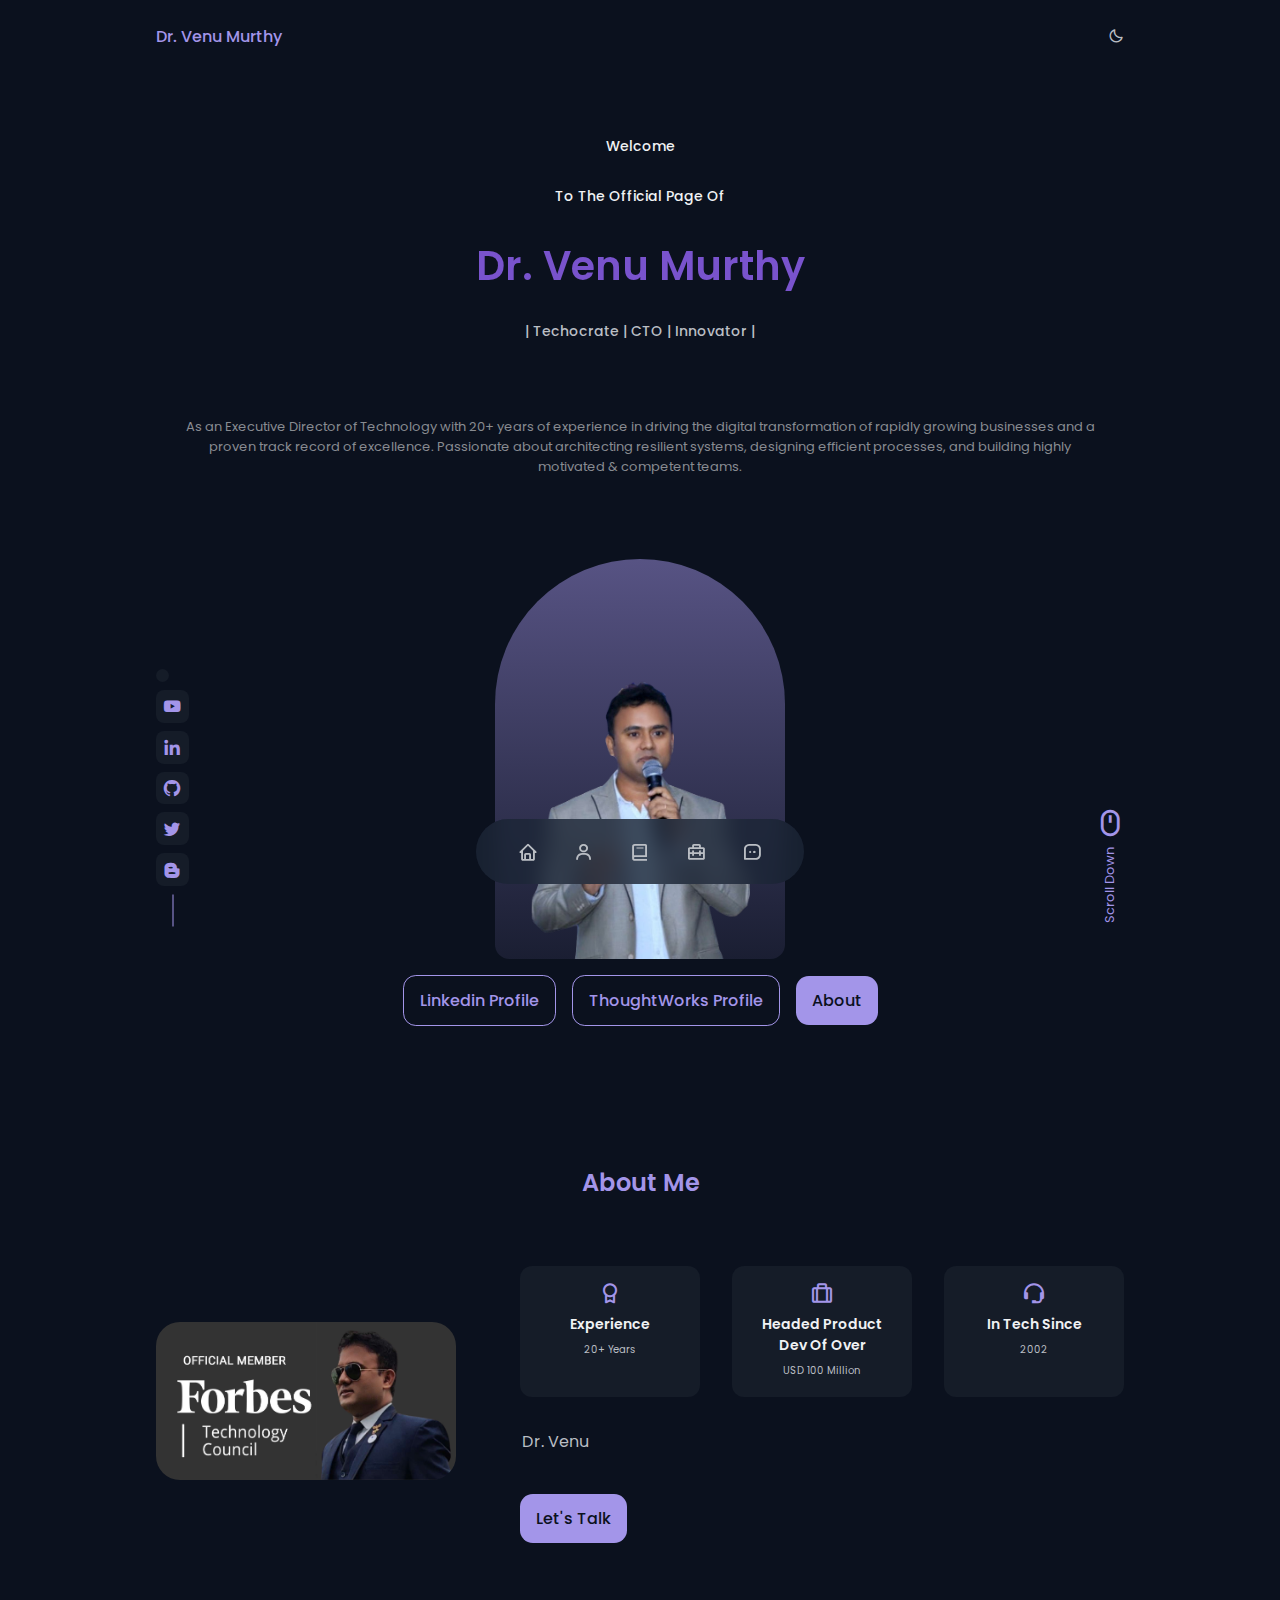
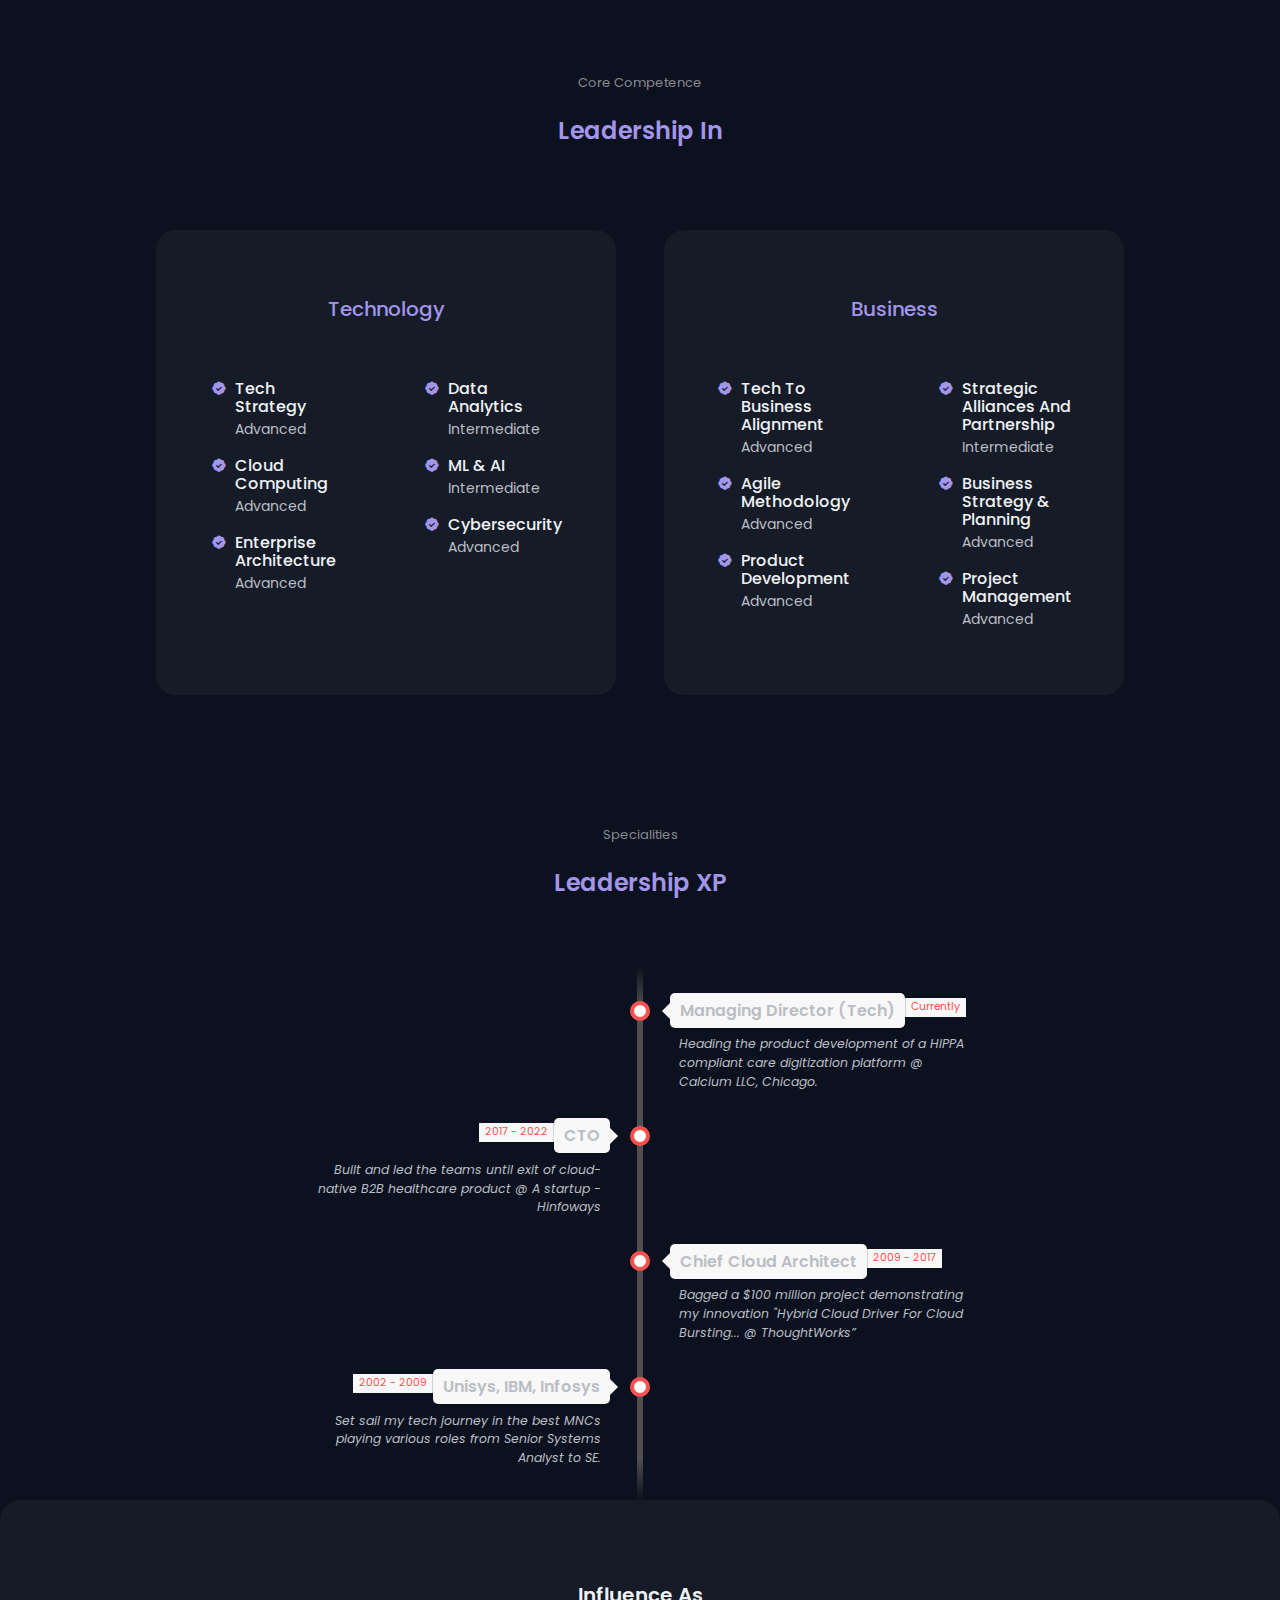
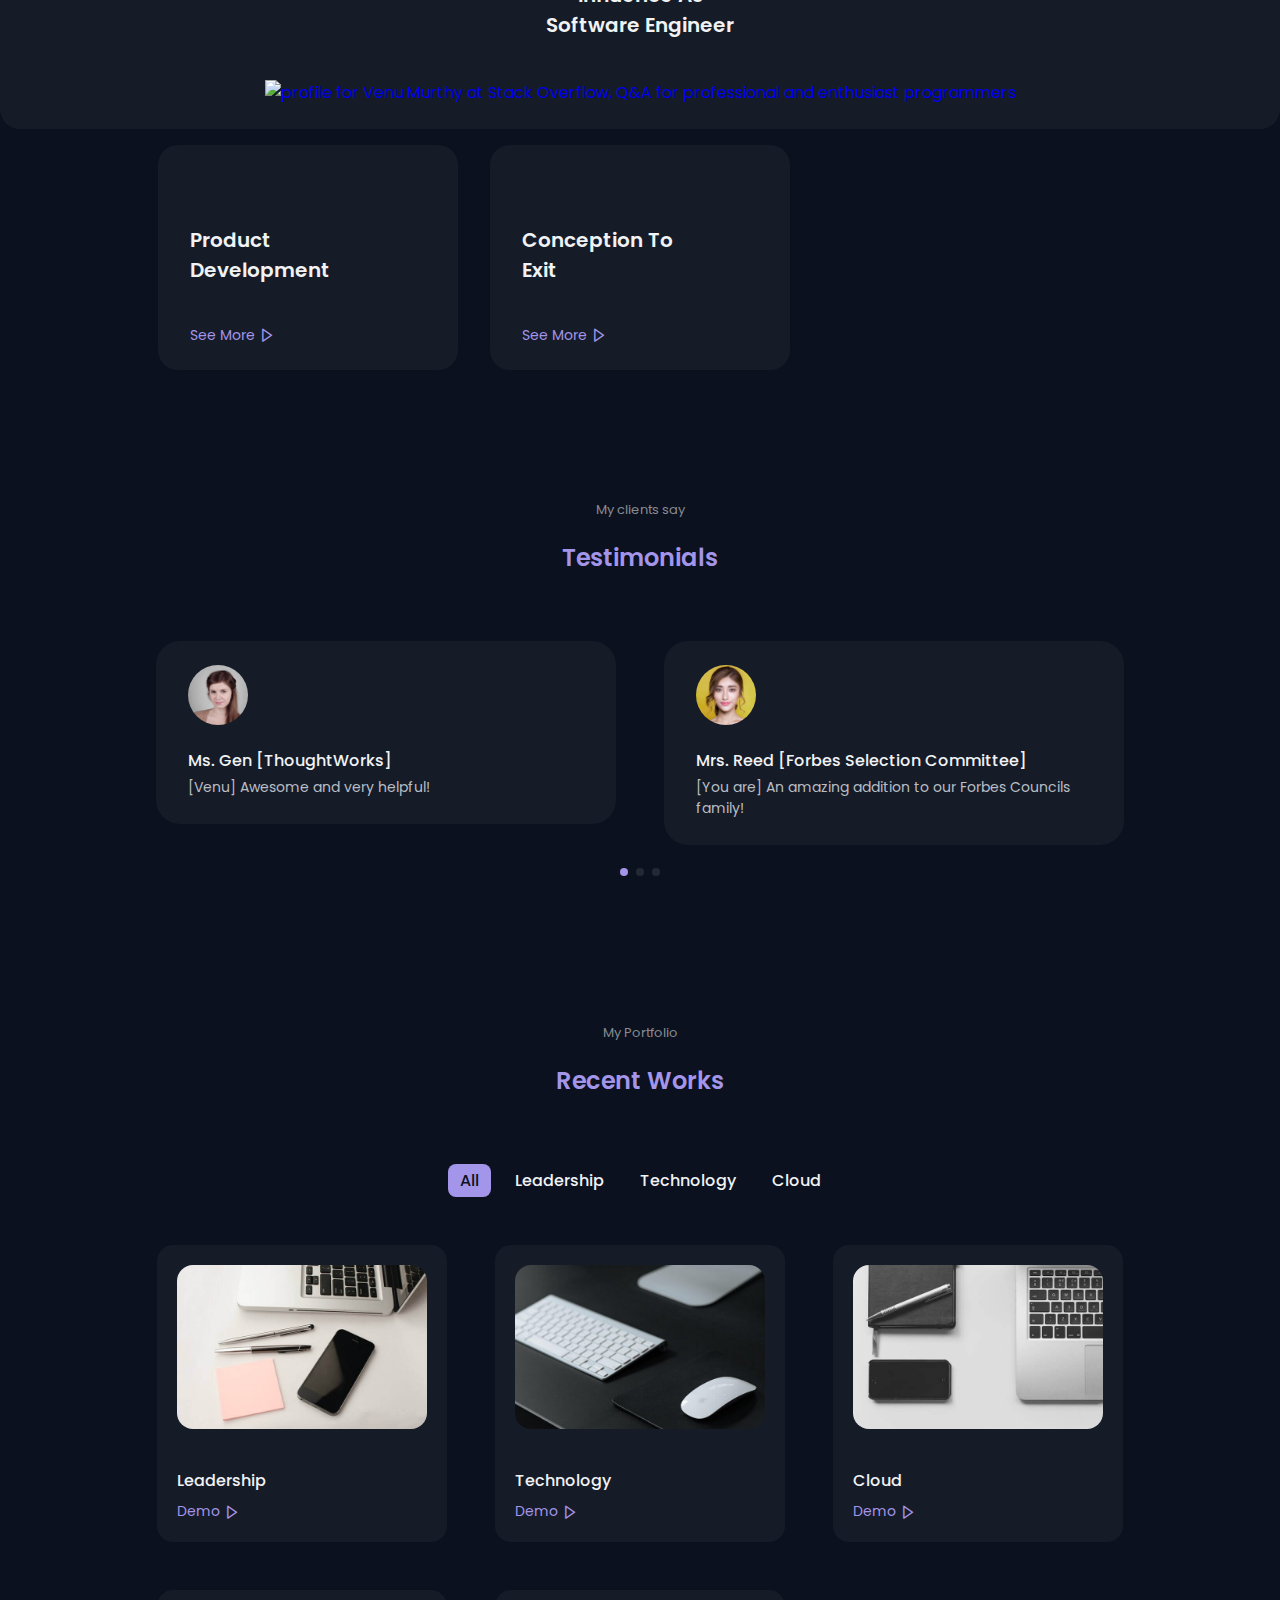
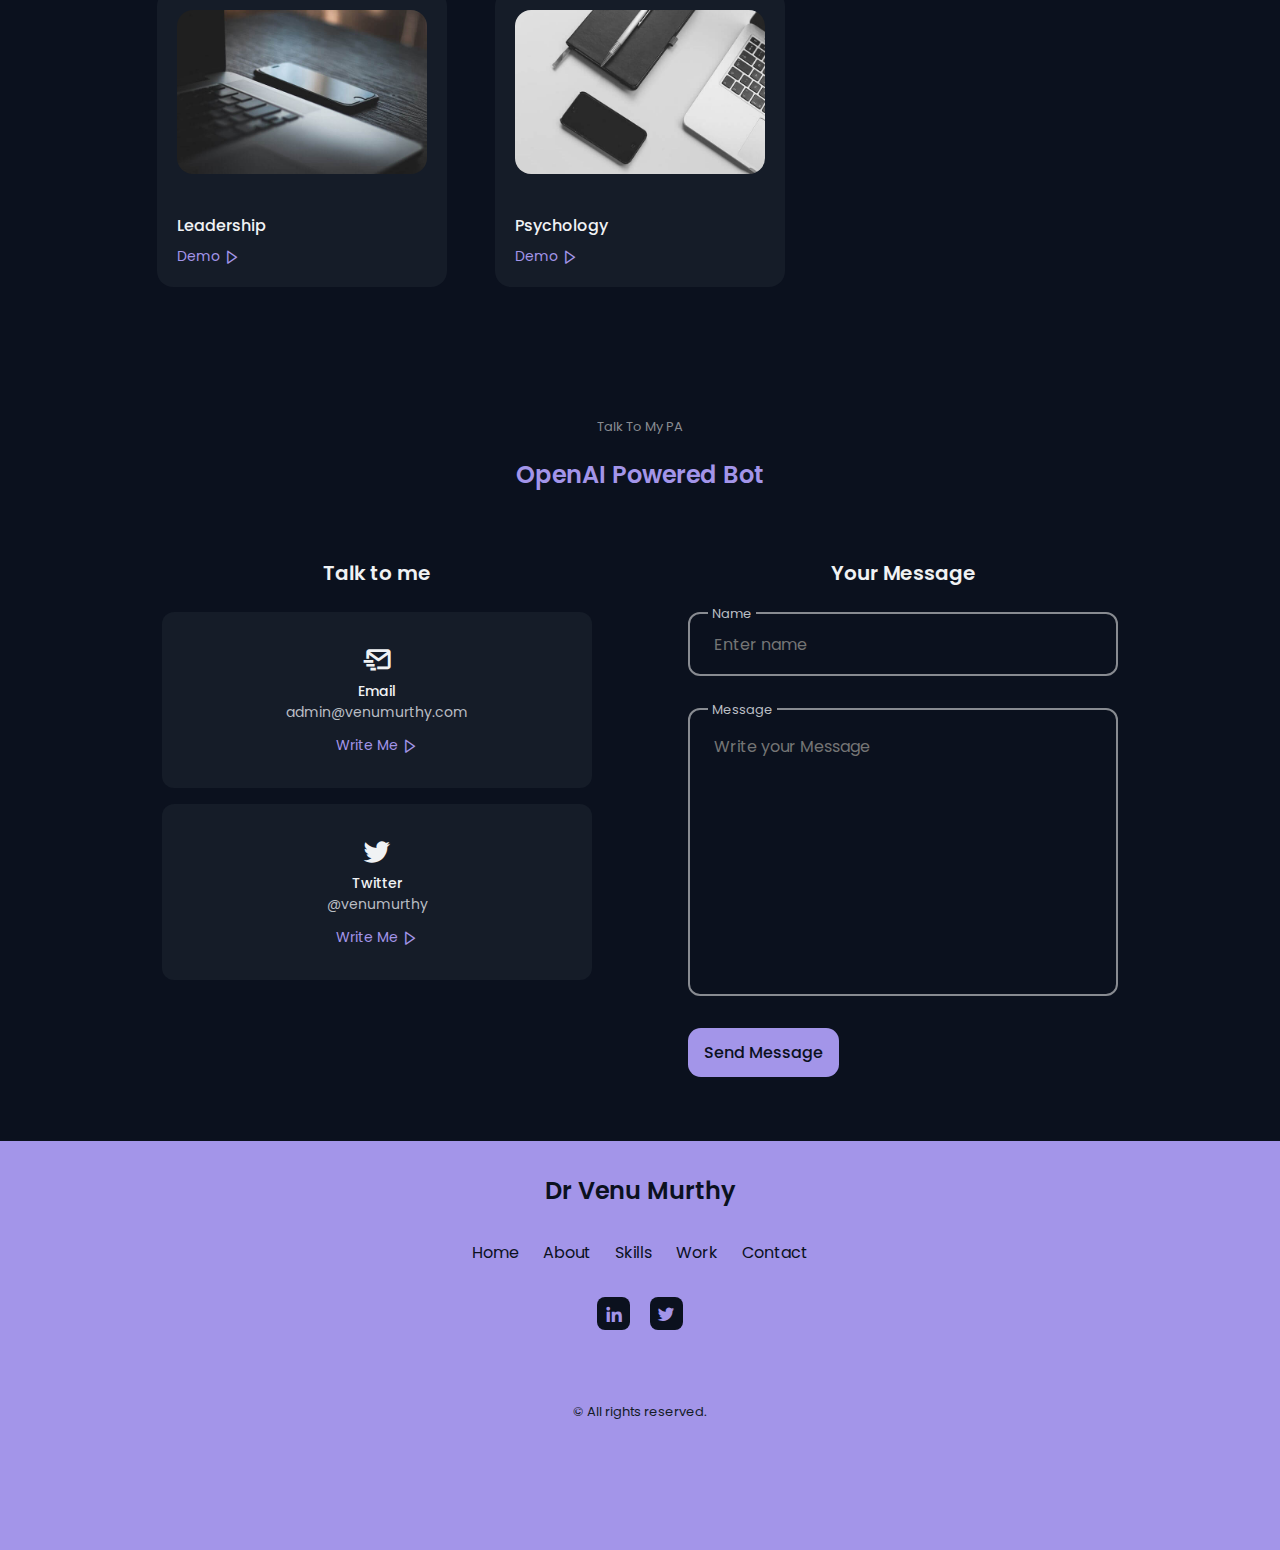
==== commit 602302d2: "Added links to Dr. Venu Murthy's Forbes Profile" ====
--- a/index.html
+++ b/index.html
@@ -104,6 +104,9 @@
 
 
                 <div class="home__social">
+                    <a href="https://councils.forbes.com/u/01002451-f367-4be1-b135-9ad19f5537a1" target="_blank" class="home__social-link">
+                        <i class='bx bxl-award'></i>
+                    </a>
                     <a href="https://www.youtube.com/watch?v=RSC0OYrJey8" target="_blank" class="home__social-link">
                         <i class='bx bxl-youtube'></i>
                     </a>
@@ -150,8 +153,9 @@
 
             <div class="about__container container grid">
 
-                
-                <img src="assets/img/venu_forbes.png" alt="" class="about__img">
+                <a href="https://councils.forbes.com/u/01002451-f367-4be1-b135-9ad19f5537a1">
+                    <img src="assets/img/venu_forbes.png" alt="" class="about__img">
+                </a>
 
                 <div class="about__data">
                     <div class="about__info">
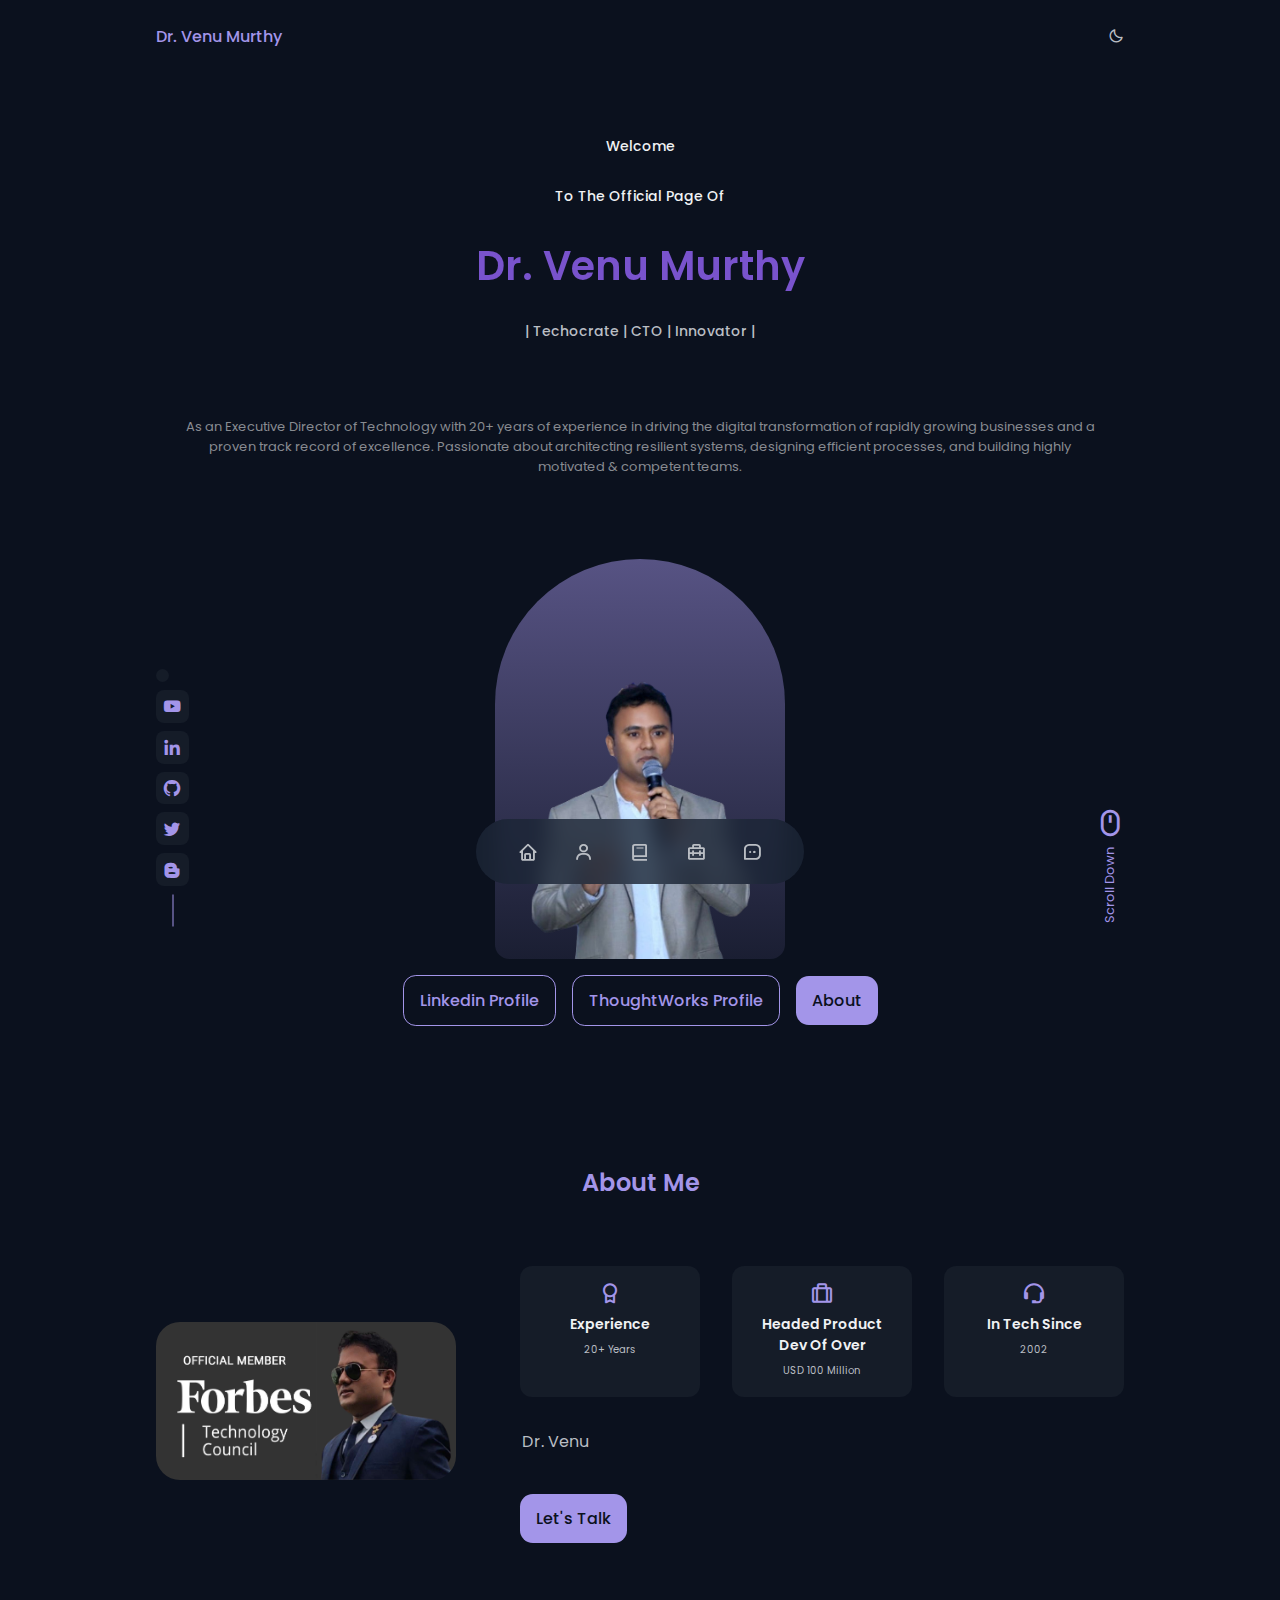
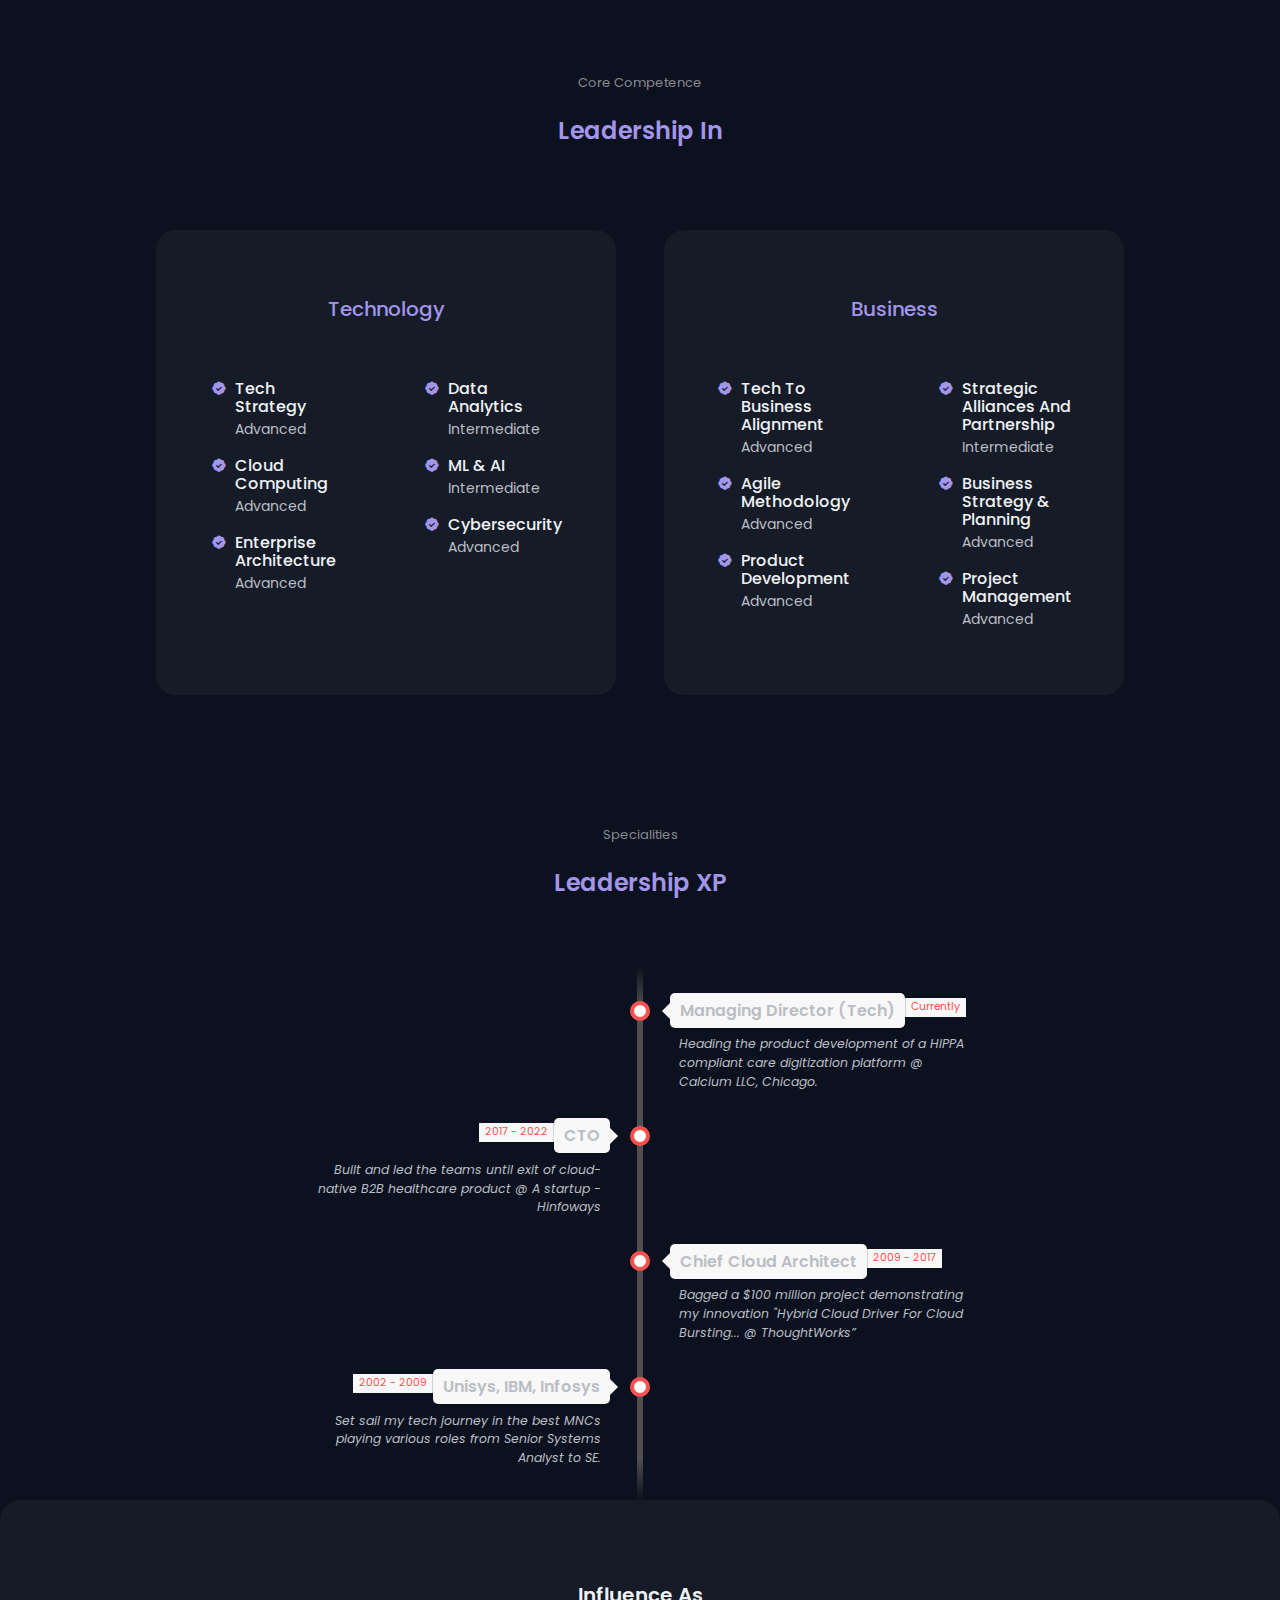
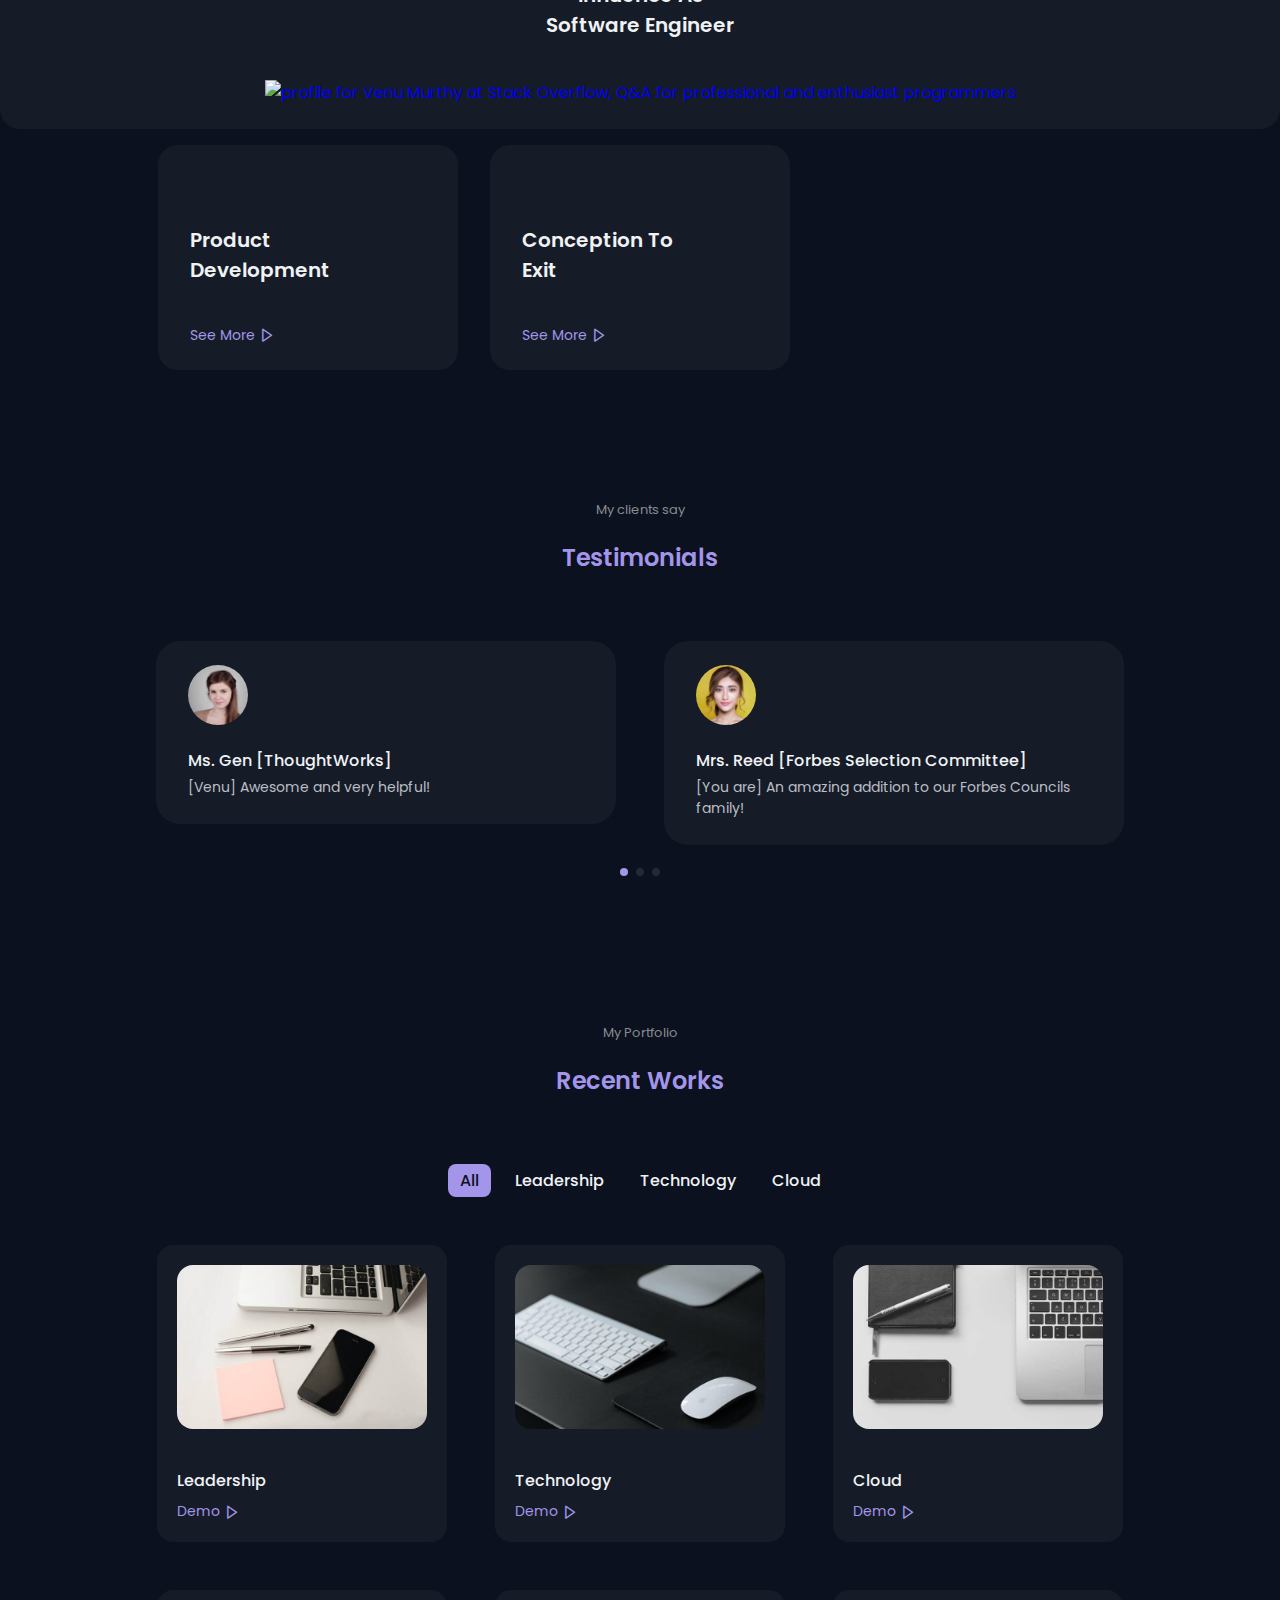
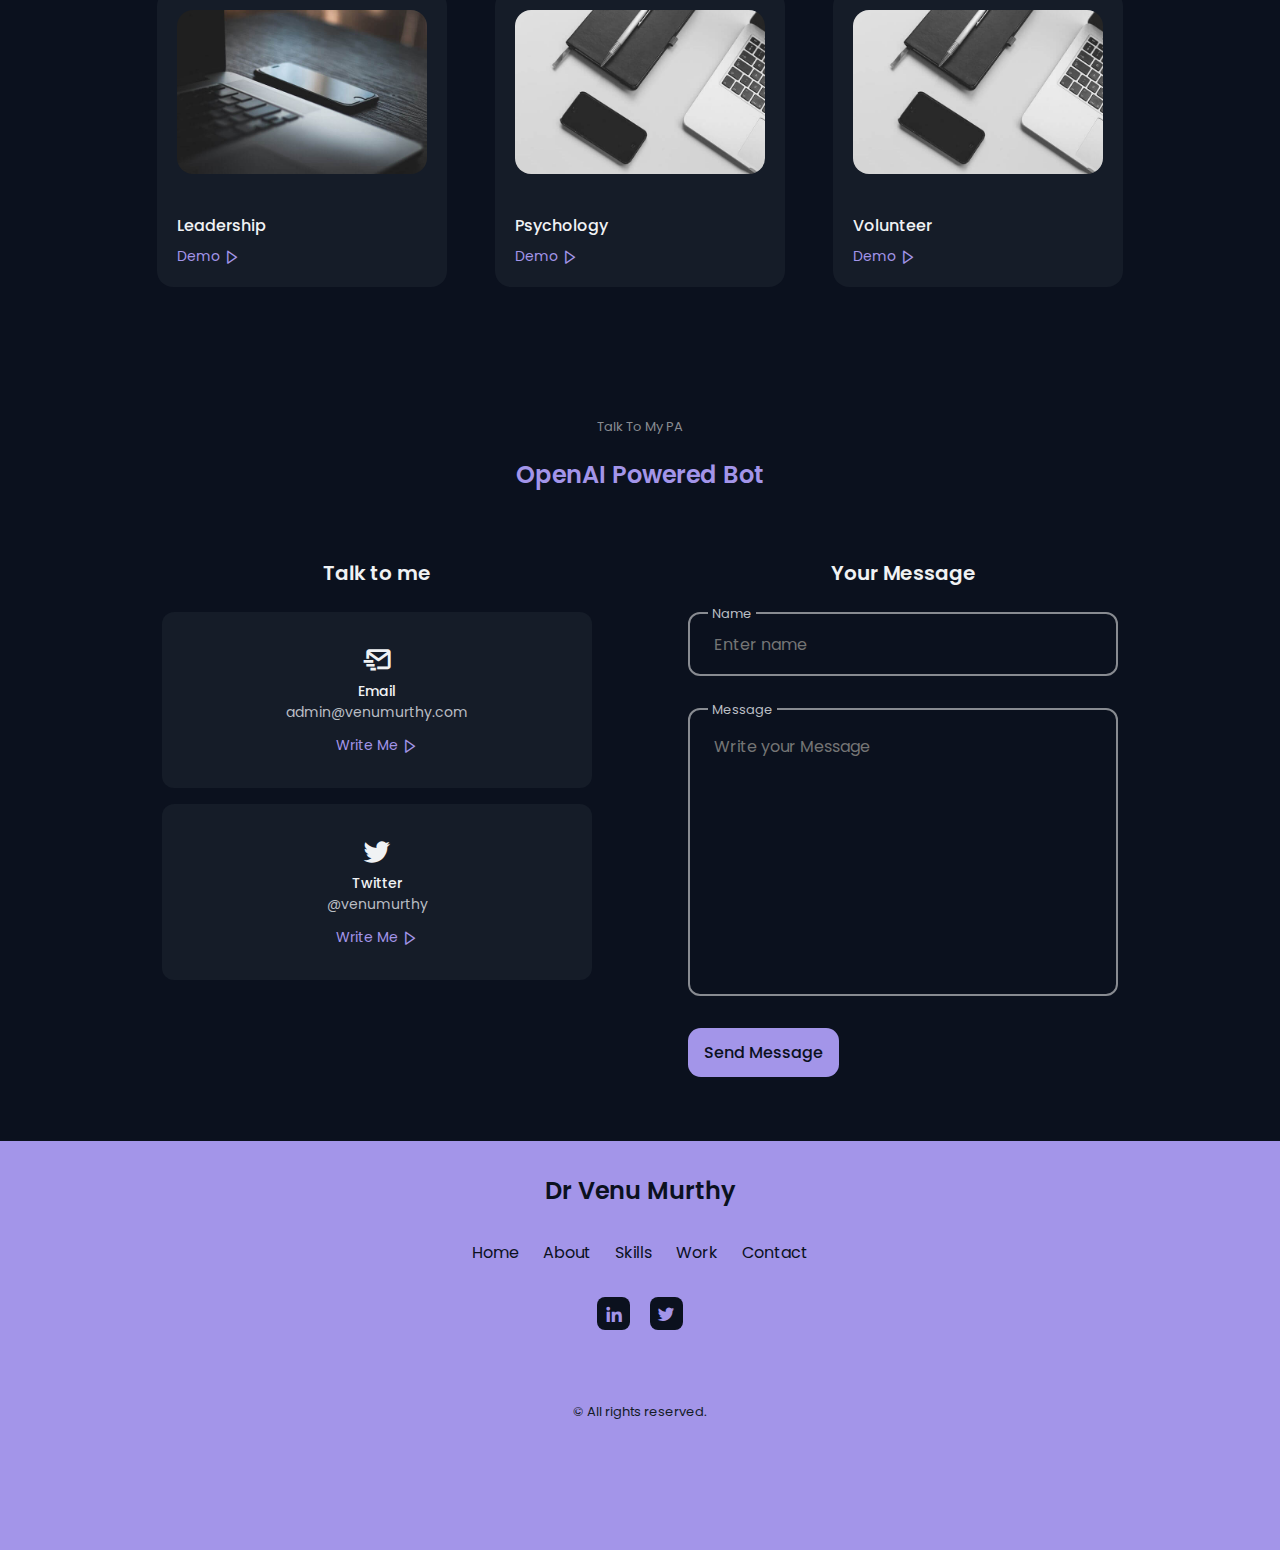
==== commit 8f3ee7a4: "Update index.html" ====
--- a/index.html
+++ b/index.html
@@ -105,7 +105,7 @@
 
                 <div class="home__social">
                     <a href="https://councils.forbes.com/u/01002451-f367-4be1-b135-9ad19f5537a1" target="_blank" class="home__social-link">
-                        <i class='bx bxl-award'></i>
+                        <i class='bx bxl-rocket'></i>
                     </a>
                     <a href="https://www.youtube.com/watch?v=RSC0OYrJey8" target="_blank" class="home__social-link">
                         <i class='bx bxl-youtube'></i>
@@ -620,6 +620,16 @@
                     </a>
                 </div>
 
+                <div class="work__card mix movil">
+                    <img src="assets/img/work5.jpg" alt="" class="work__img">
+
+                    <h3 class="work__title">Volunteer</h3>
+
+                    <a href="https://amarantos.org" class="work__button">
+                        Demo <i class='bx bx-right-arrow work__icon'></i>
+                    </a>
+                </div>
+
             </div>
         </section>
 
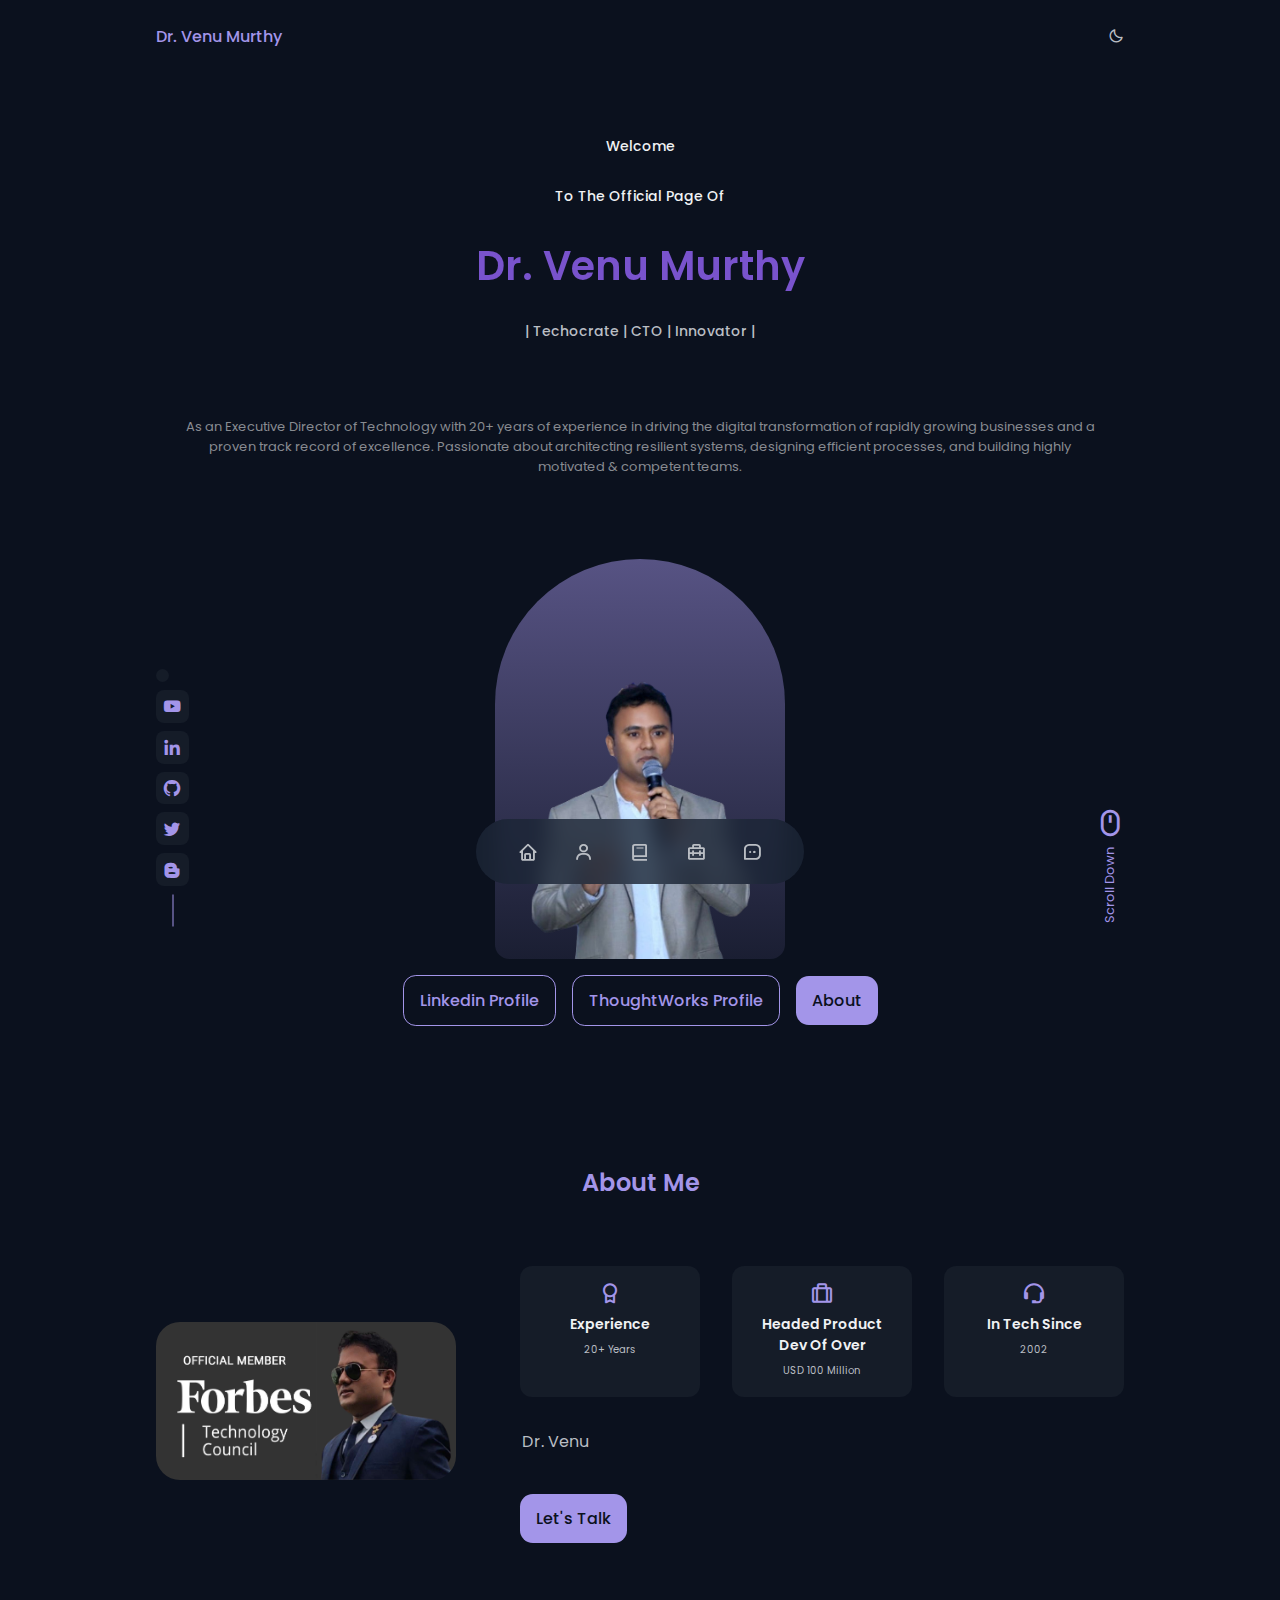
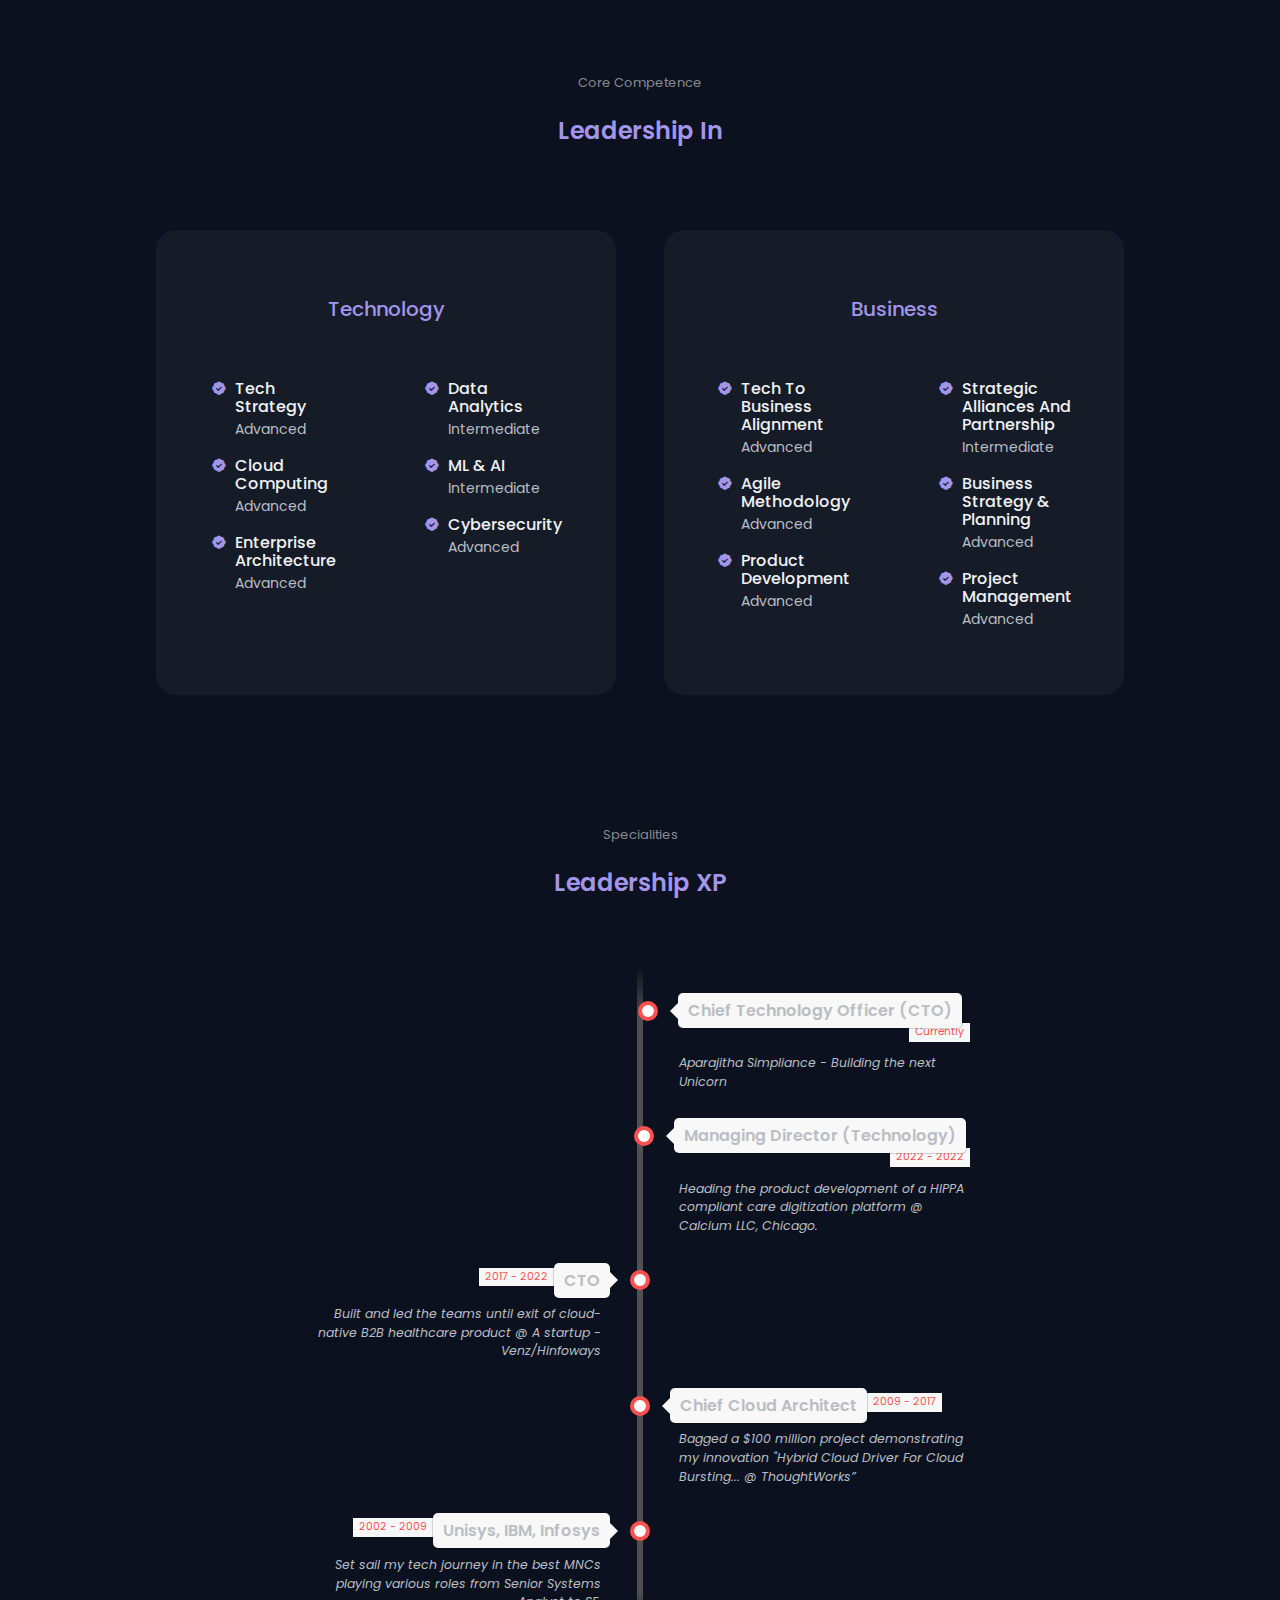
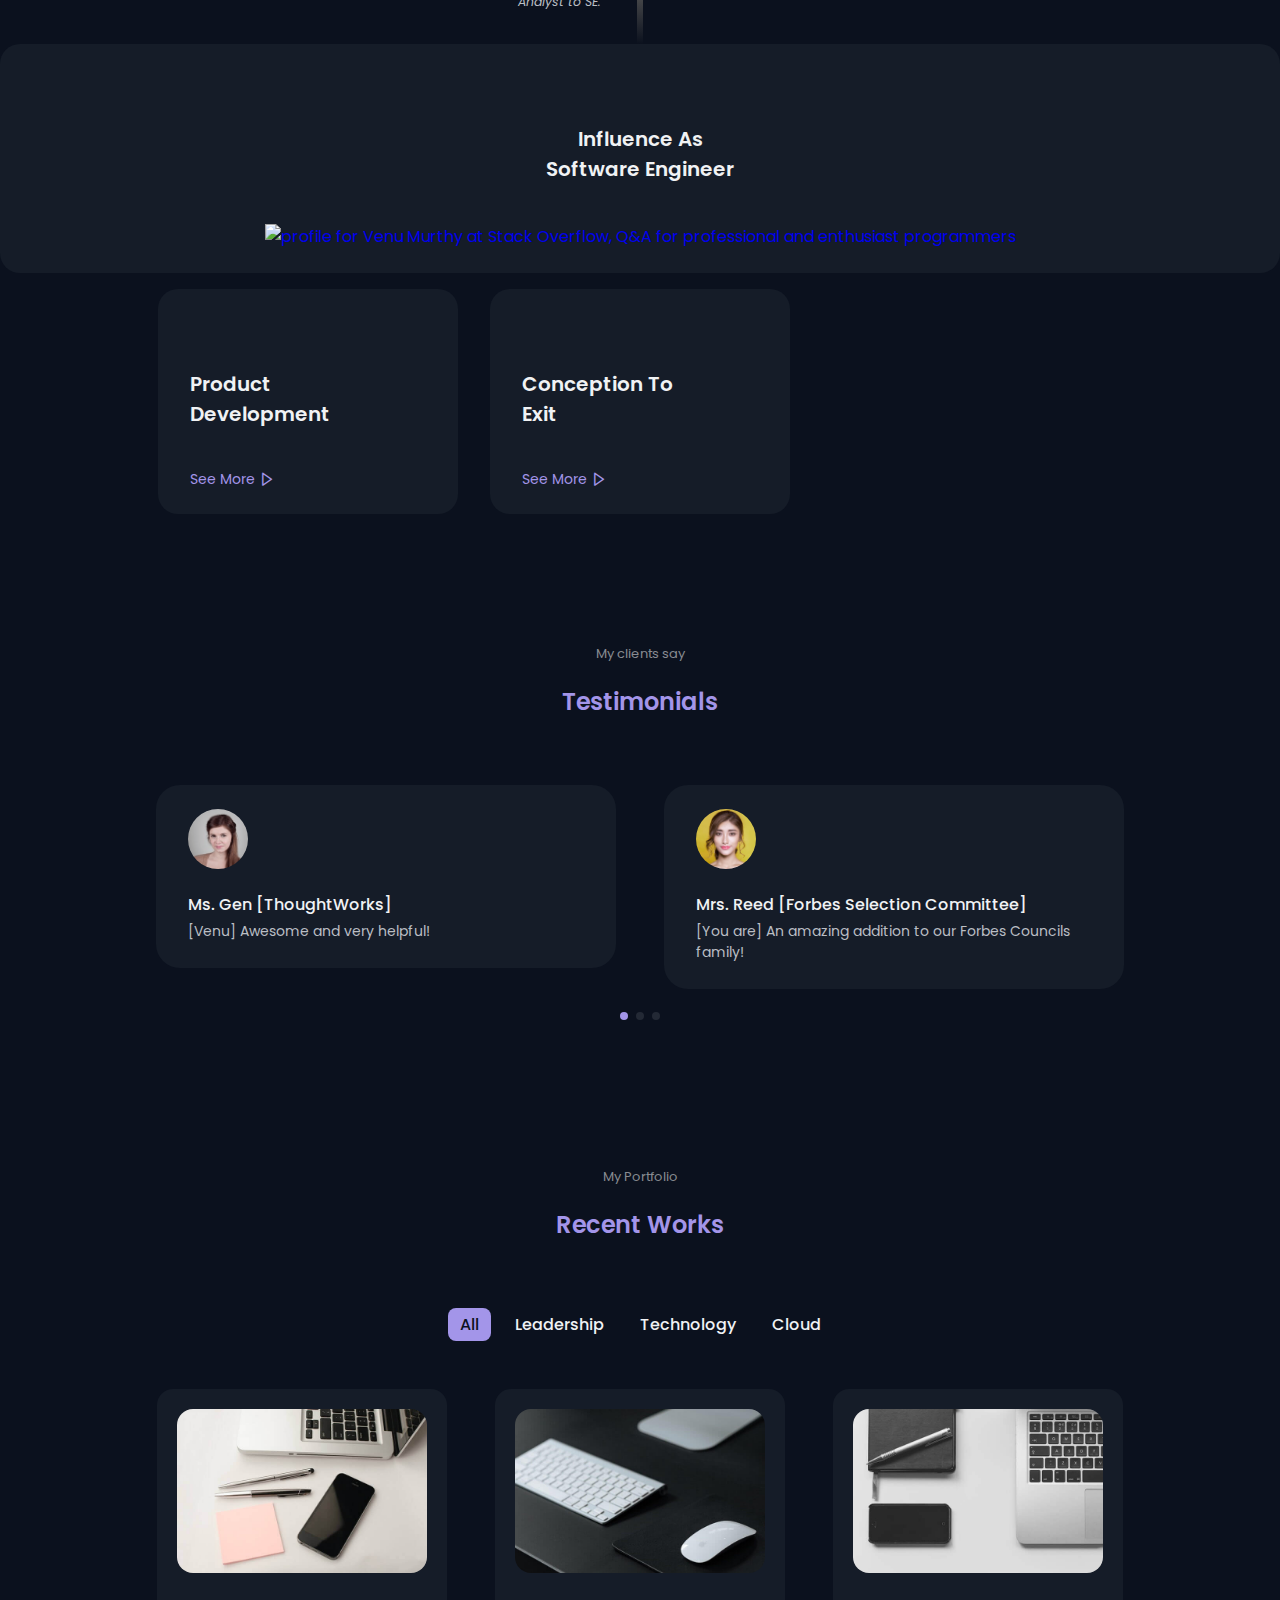
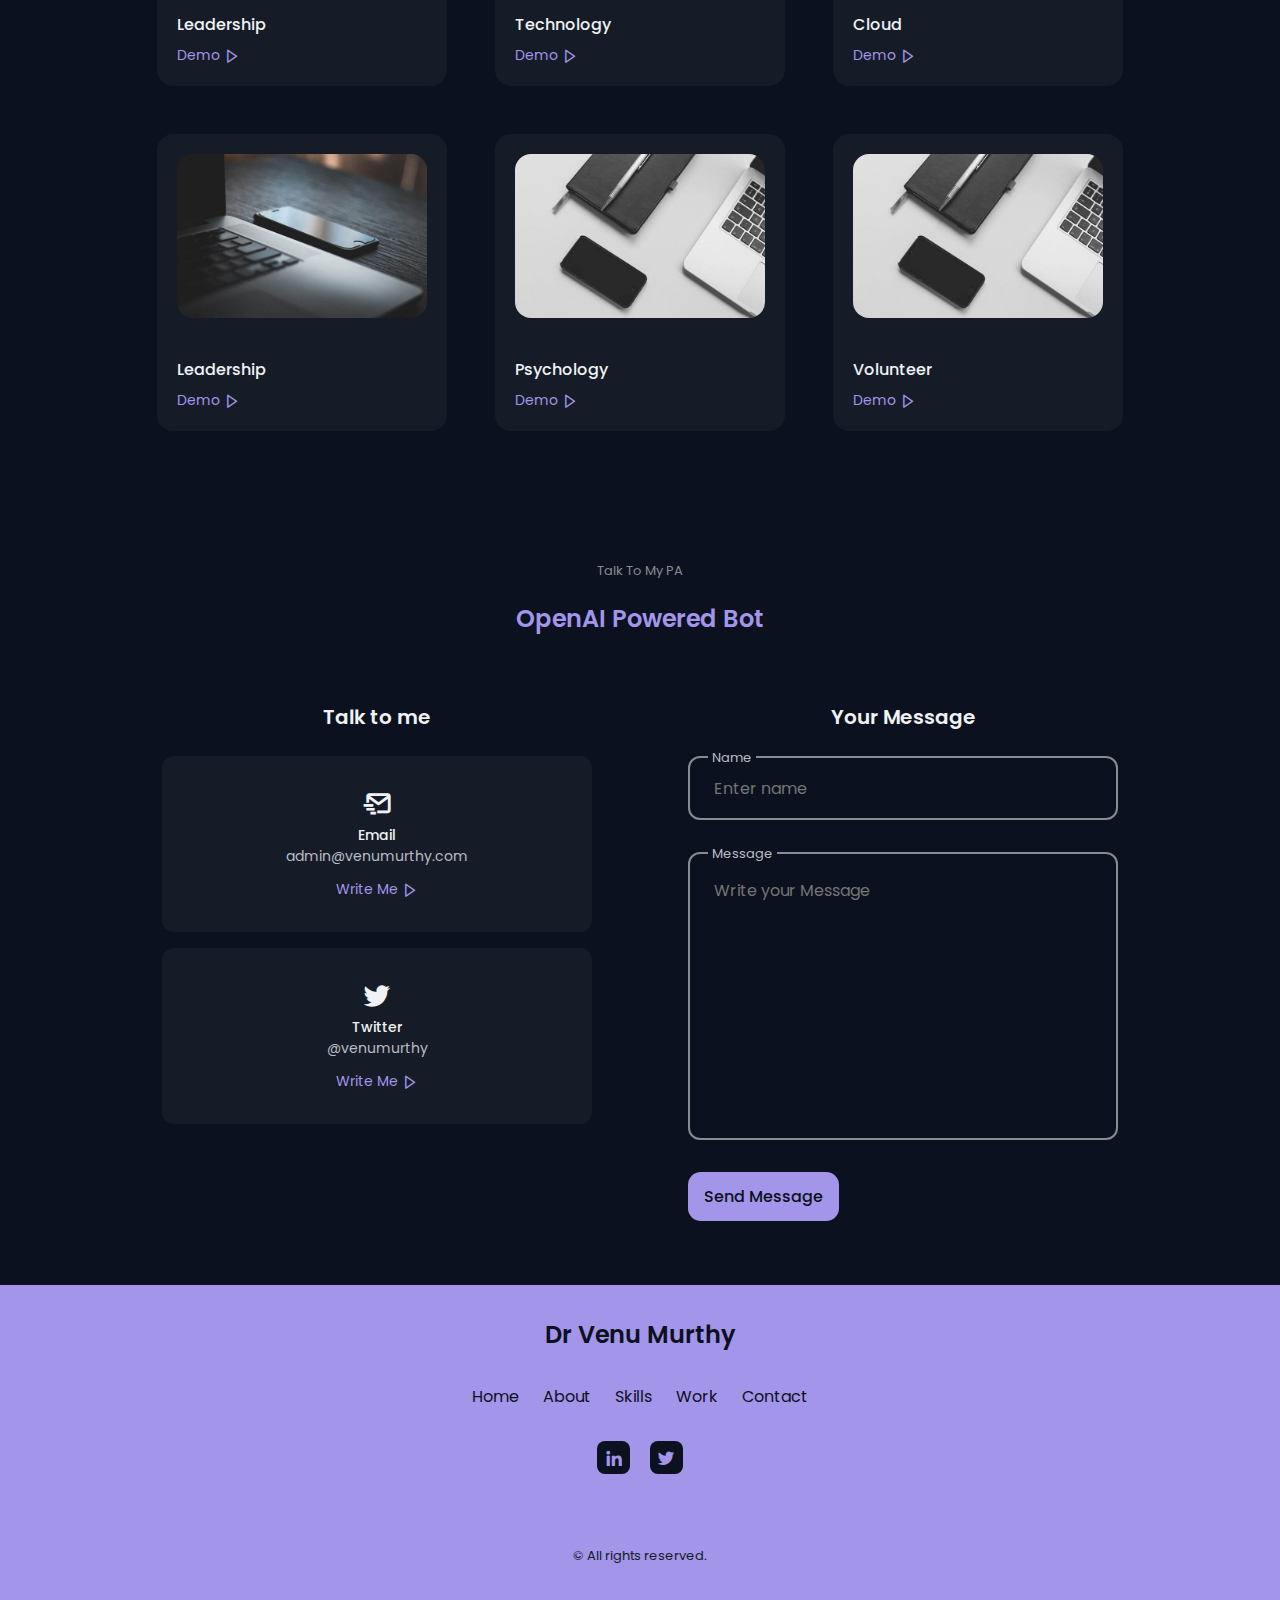
==== commit 3eb2ea99: "Update index.html" ====
--- a/index.html
+++ b/index.html
@@ -337,12 +337,23 @@
 
             <ul class="timeline">
 
+                 <!-- Item 0 -->
+                <li>
+                    <div class="direction-r">
+                        <div class="flag-wrapper">
+                            <span class="flag">Chief Technology Officer (CTO) </span>
+                            <span class="time-wrapper"><span class="time">Currently</span></span>
+                        </div>
+                        <div class="desc"> Aparajitha Simpliance - Building the next Unicorn </div>
+                    </div>
+                </li>
+
                 <!-- Item 1 -->
                 <li>
                     <div class="direction-r">
                         <div class="flag-wrapper">
-                            <span class="flag">Managing Director (Tech) </span>
-                            <span class="time-wrapper"><span class="time">Currently</span></span>
+                            <span class="flag">Managing Director (Technology) </span>
+                            <span class="time-wrapper"><span class="time">2022 - 2022</span></span>
                         </div>
                         <div class="desc"> Heading the product development of a HIPPA compliant care digitization platform @ Calcium LLC, Chicago.</div>
                     </div>
@@ -355,7 +366,7 @@
                             <span class="flag">CTO</span>
                             <span class="time-wrapper"><span class="time">2017 - 2022</span></span>
                         </div>
-                        <div class="desc">Built and led the teams until exit of cloud-native B2B healthcare product @ A startup  - Hinfoways</div>
+                        <div class="desc">Built and led the teams until exit of cloud-native B2B healthcare product @ A startup  - Venz/Hinfoways</div>
                     </div>
                 </li>
 
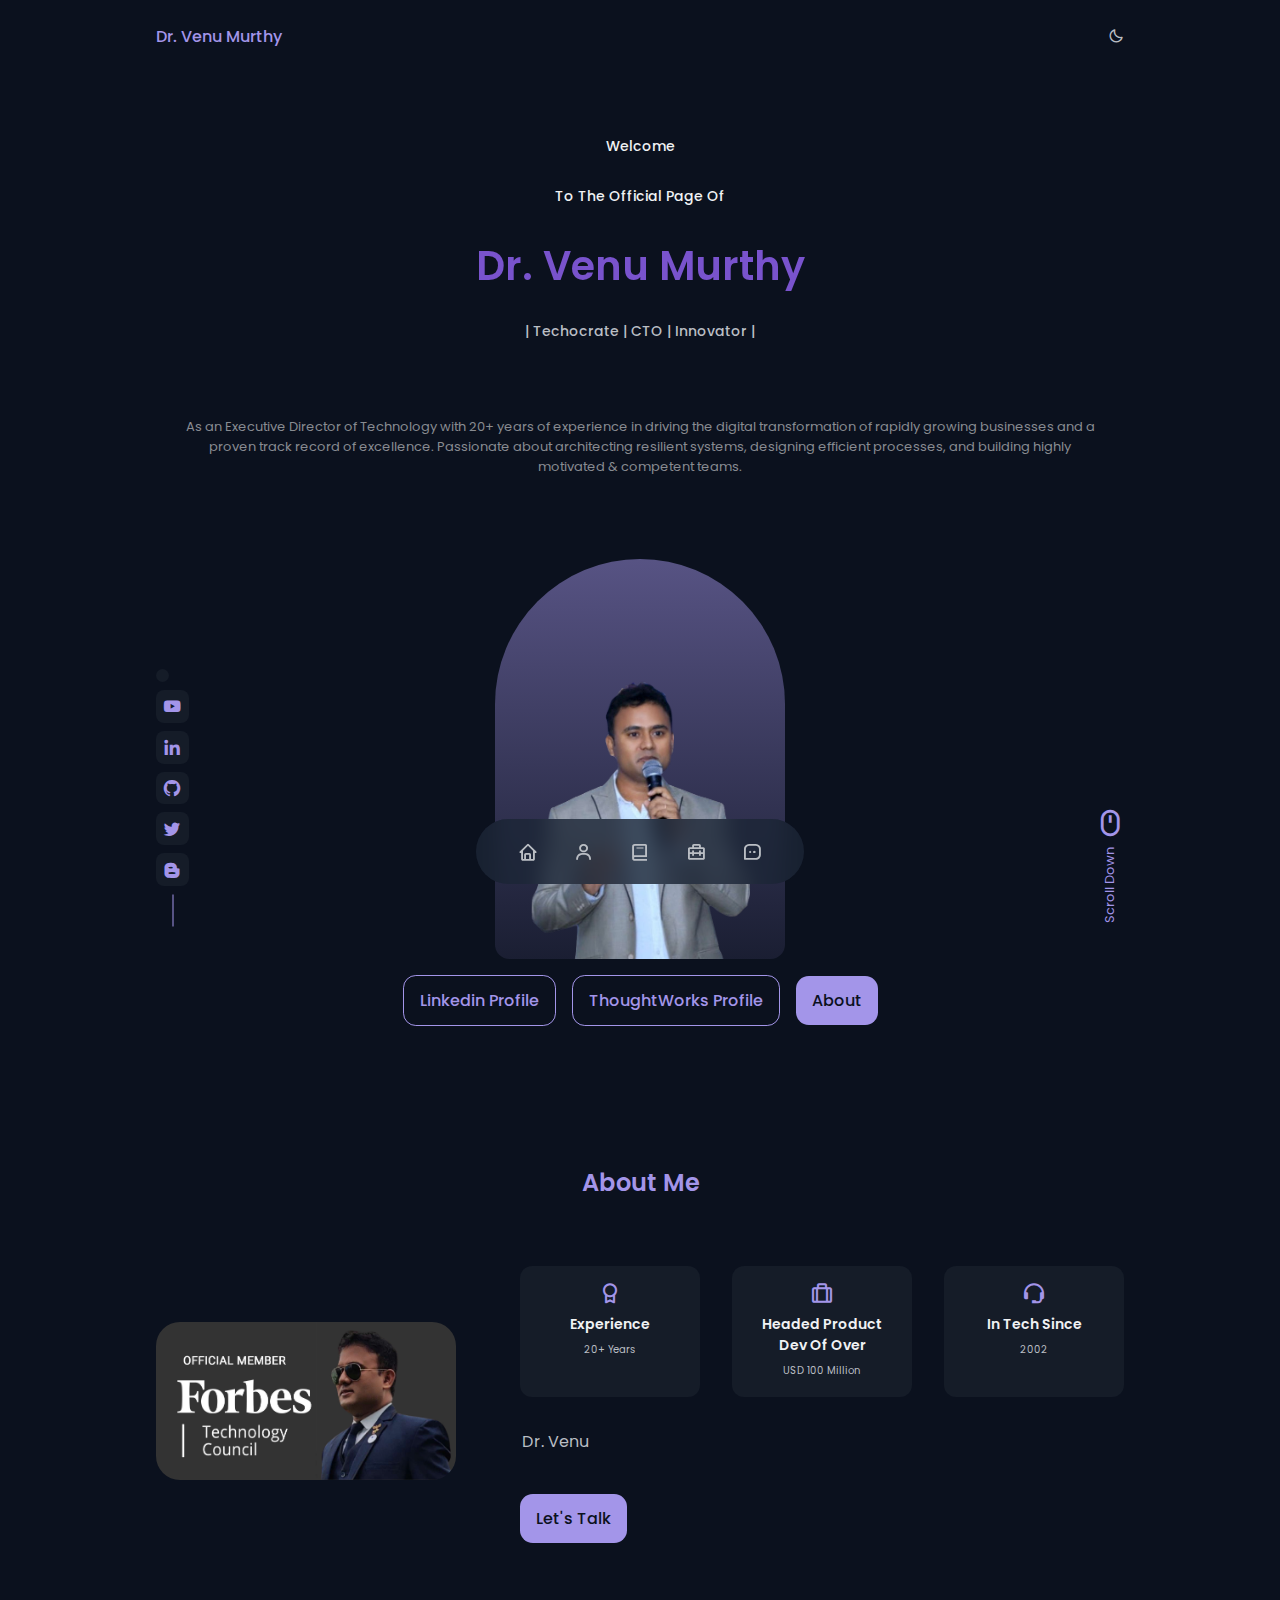
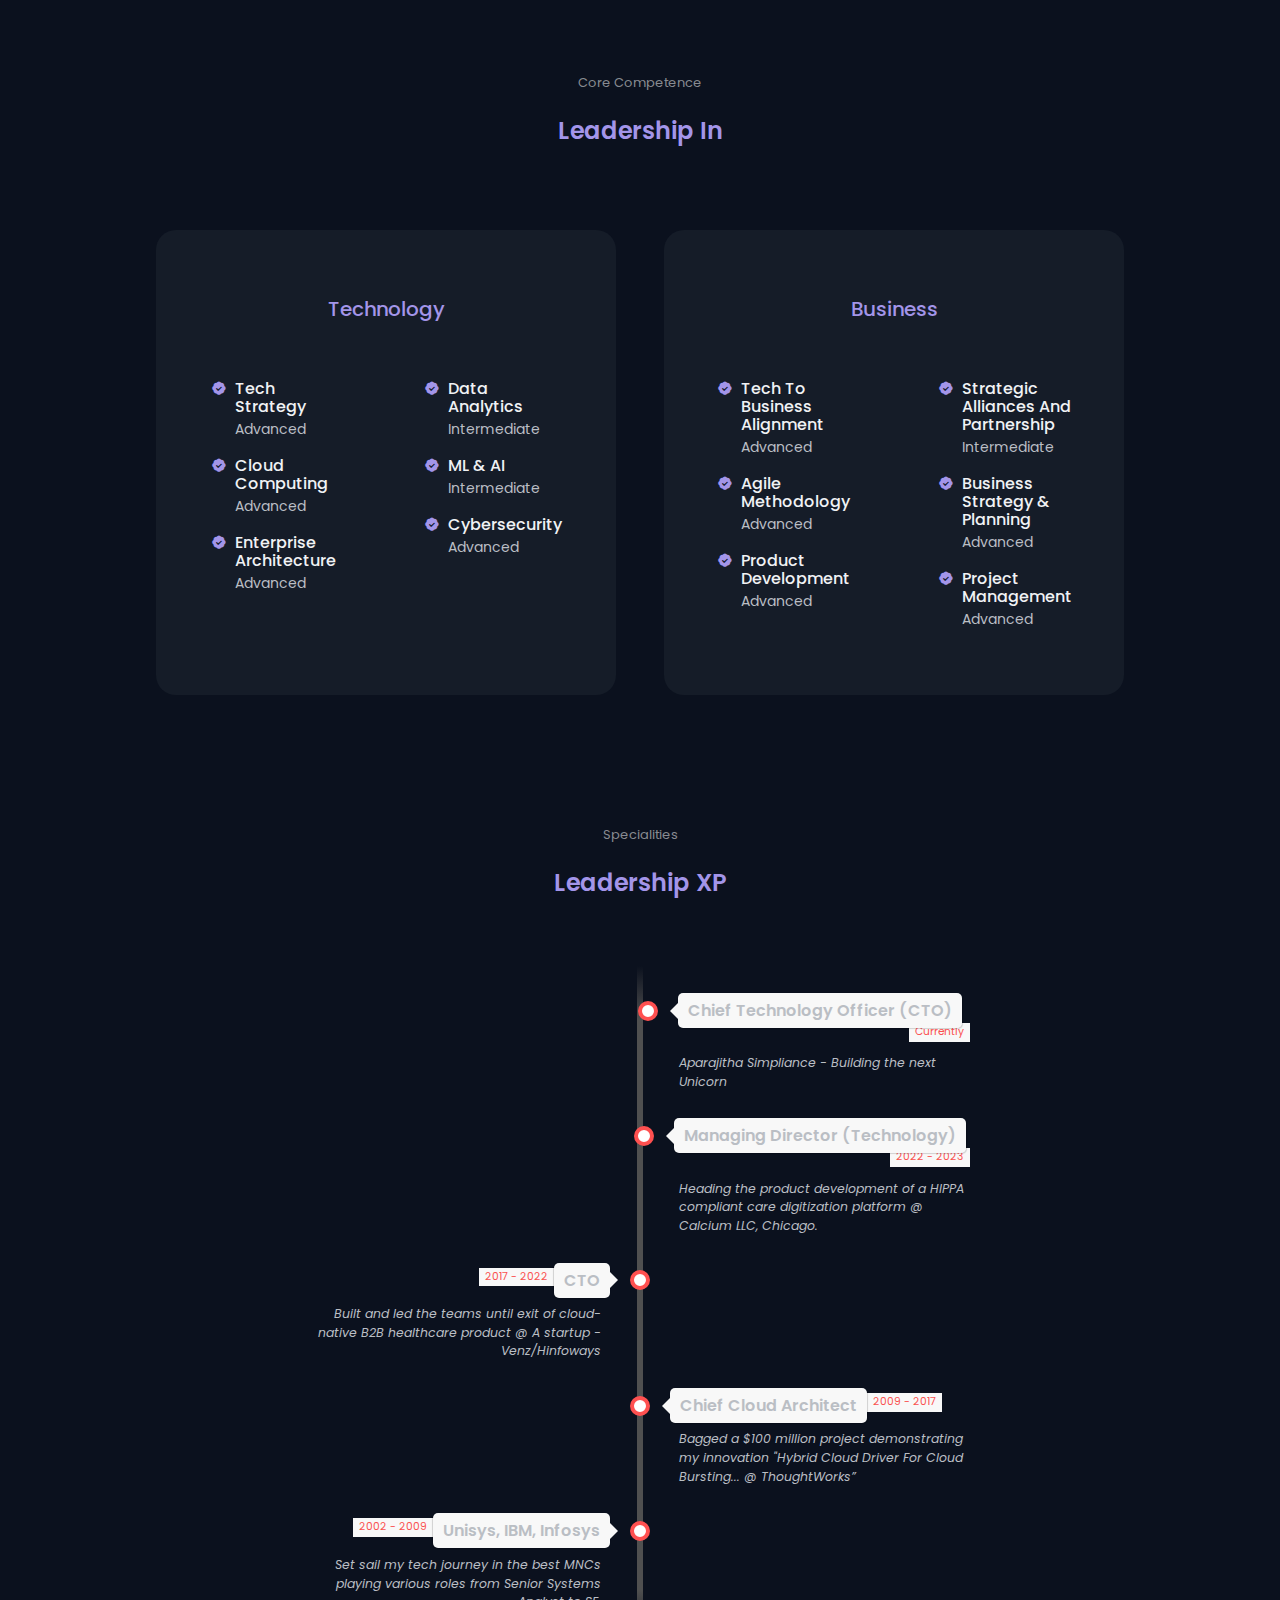
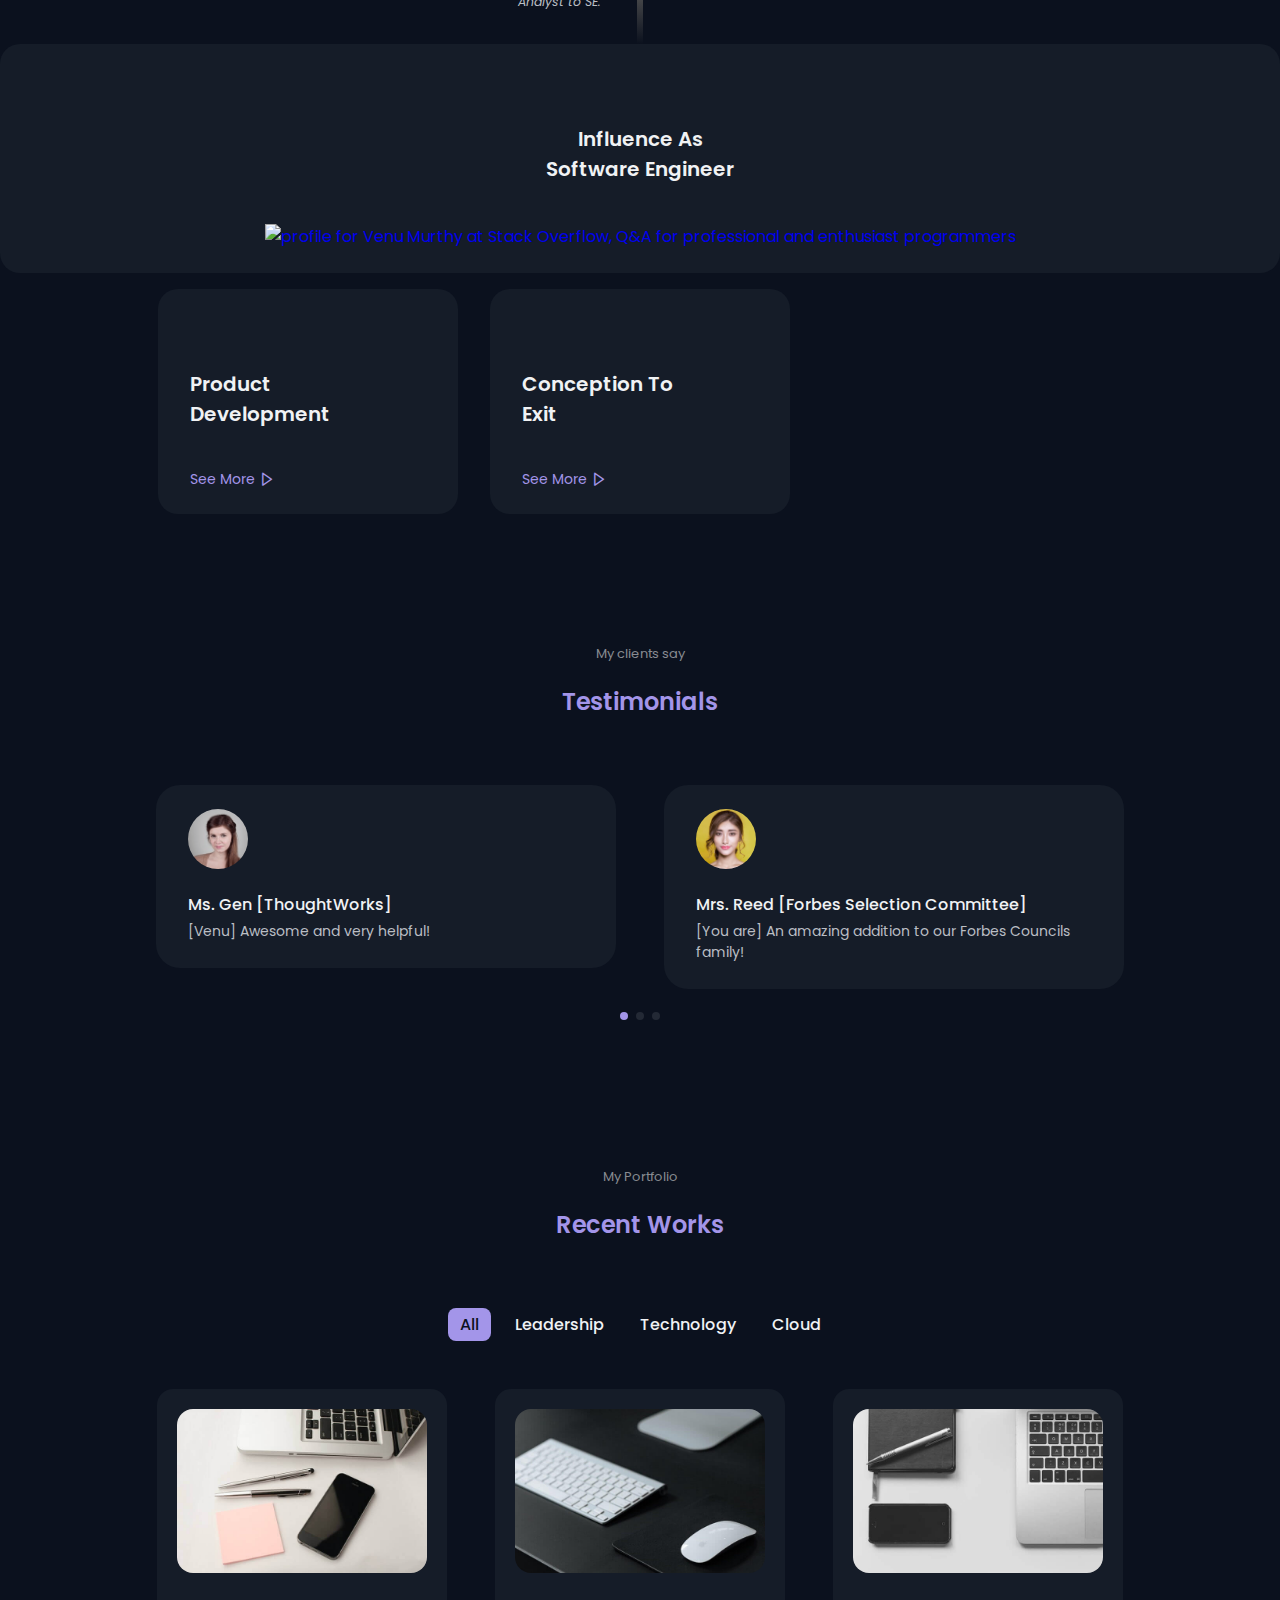
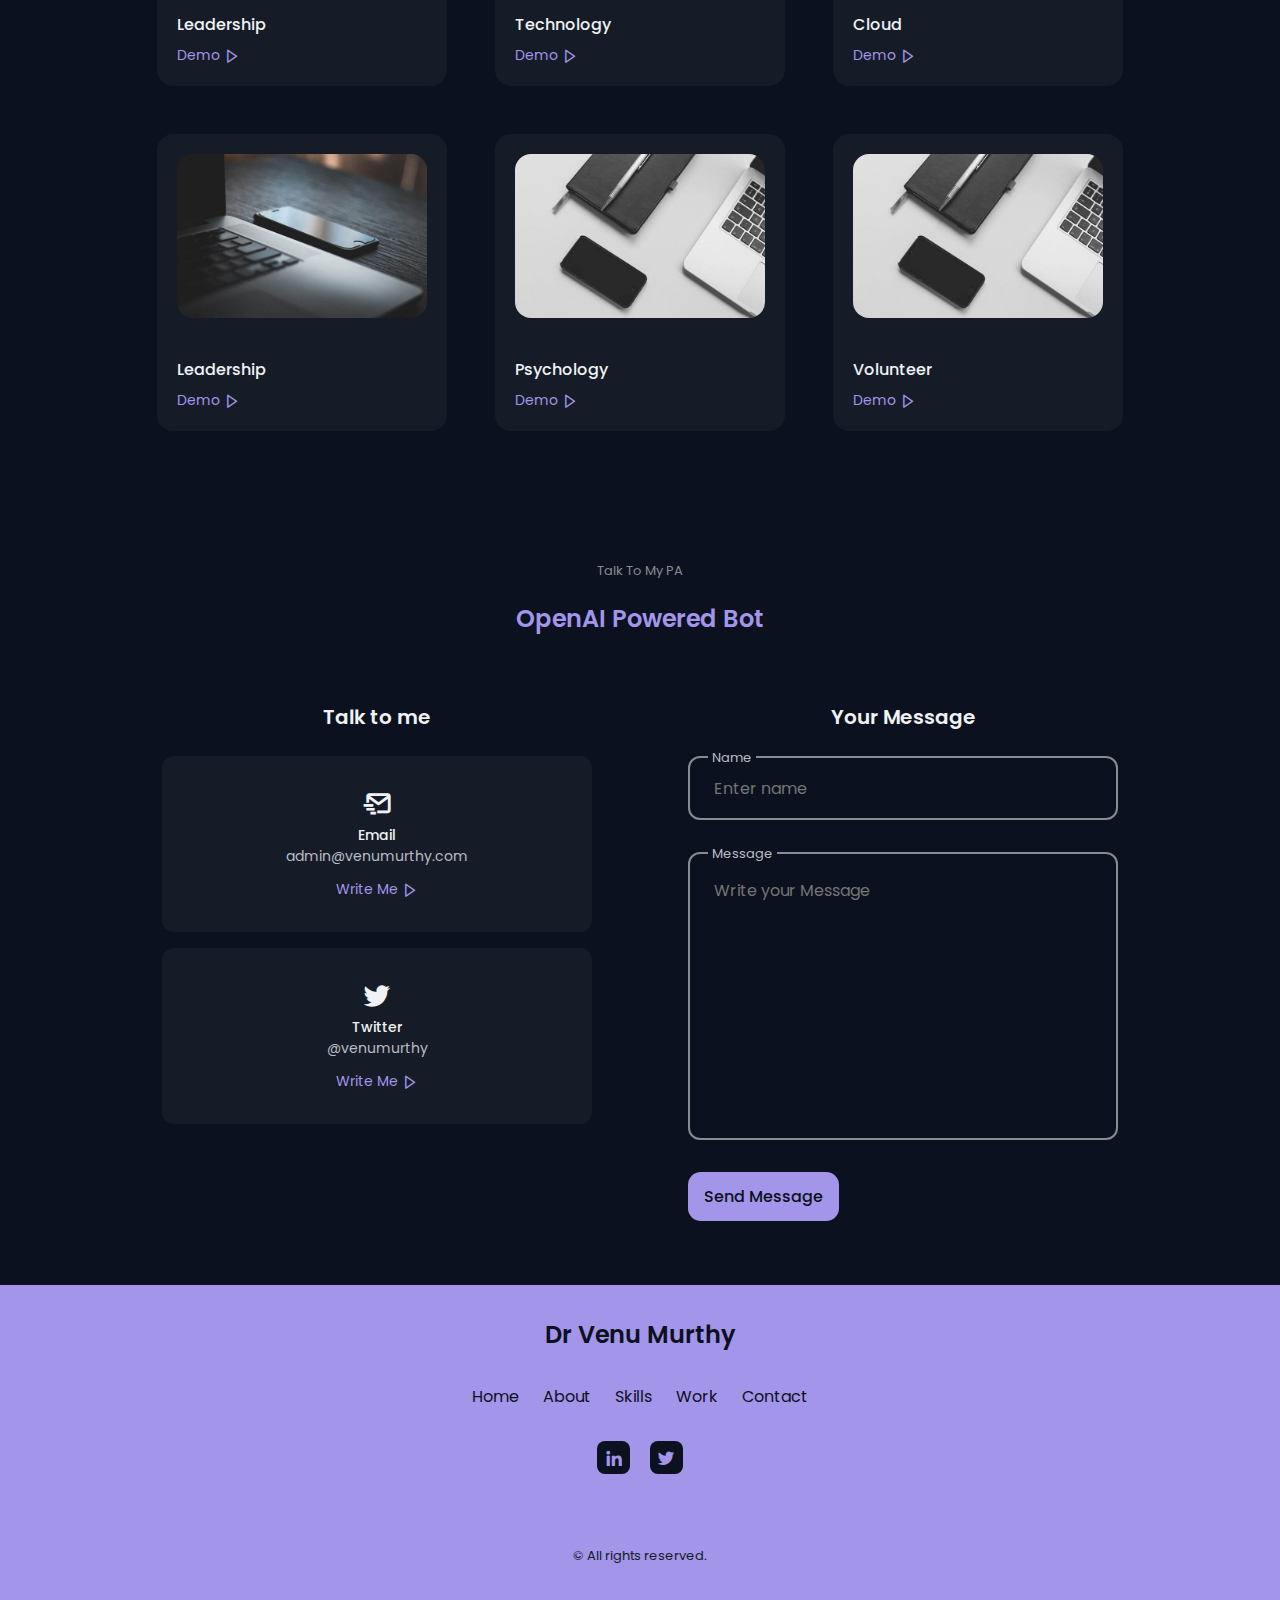
==== commit fc303427: "Update index.html" ====
--- a/index.html
+++ b/index.html
@@ -353,7 +353,7 @@
                     <div class="direction-r">
                         <div class="flag-wrapper">
                             <span class="flag">Managing Director (Technology) </span>
-                            <span class="time-wrapper"><span class="time">2022 - 2022</span></span>
+                            <span class="time-wrapper"><span class="time">2022 - 2023</span></span>
                         </div>
                         <div class="desc"> Heading the product development of a HIPPA compliant care digitization platform @ Calcium LLC, Chicago.</div>
                     </div>
